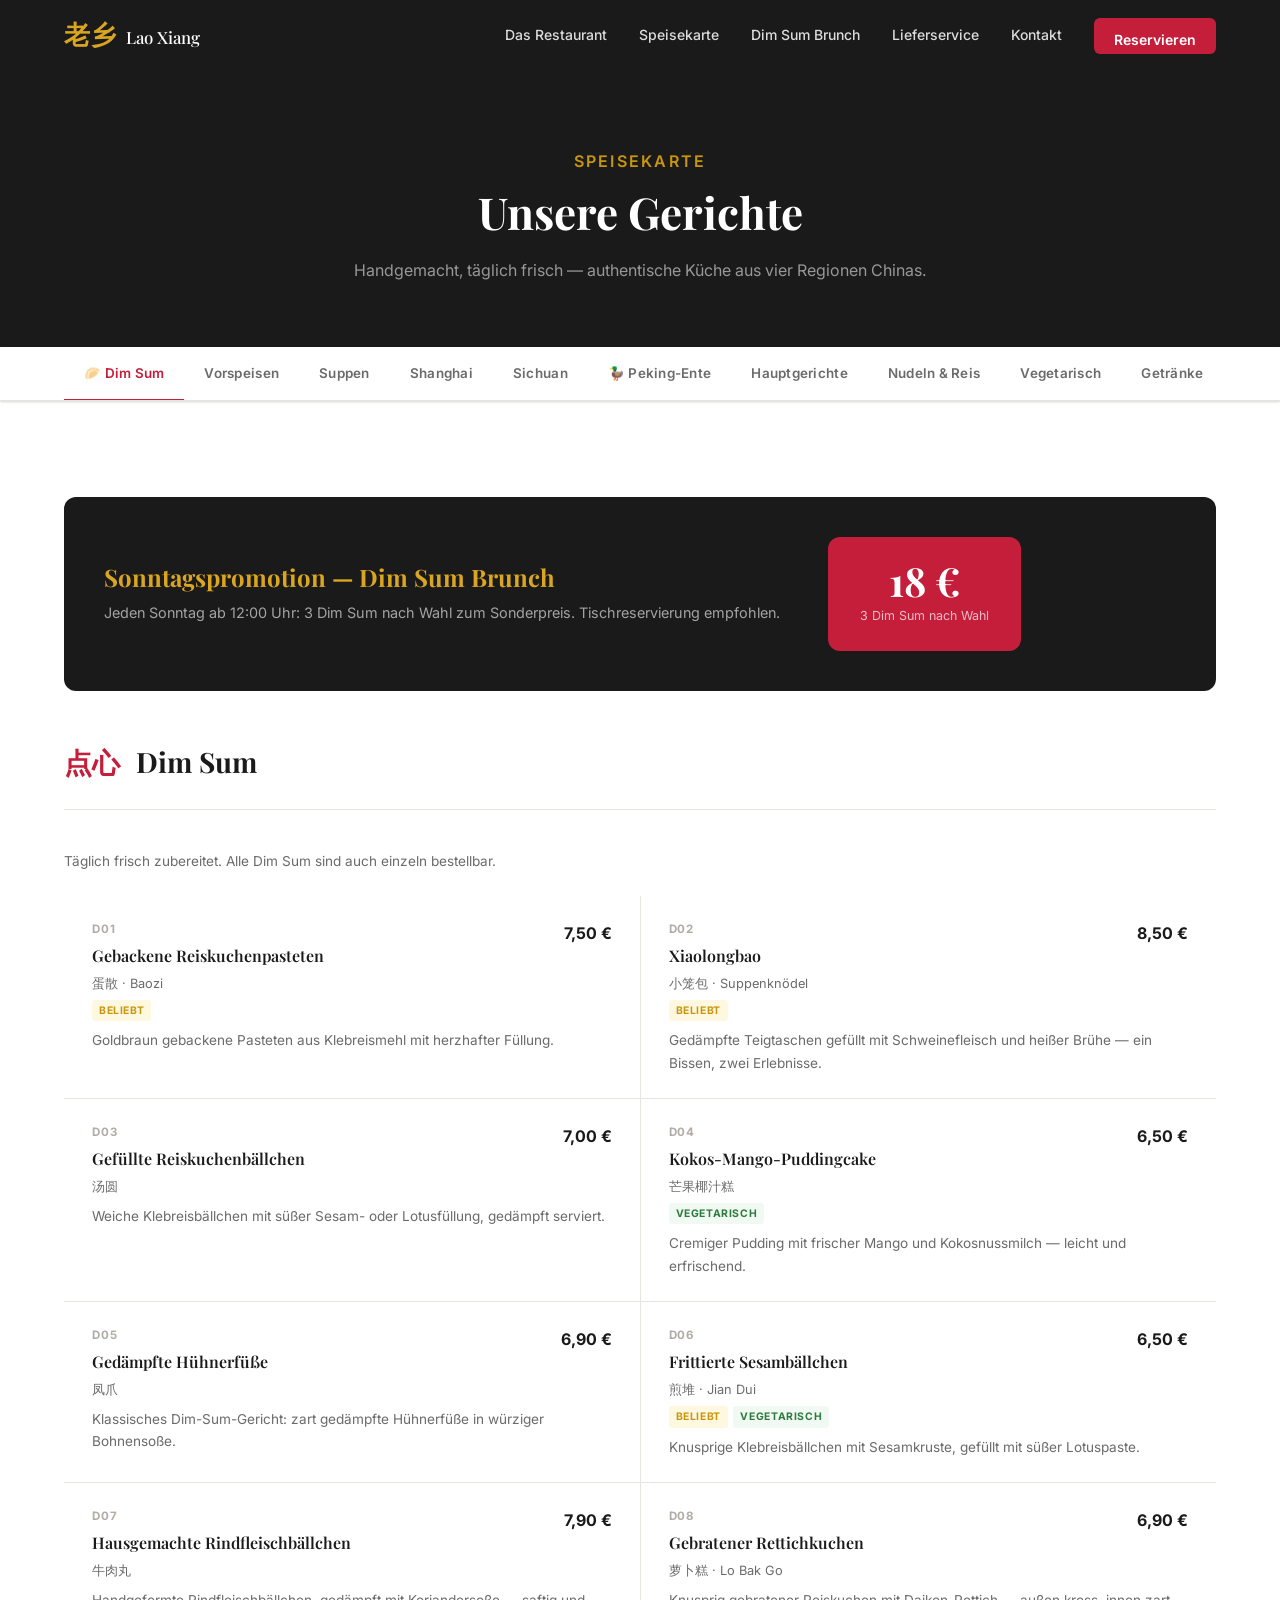
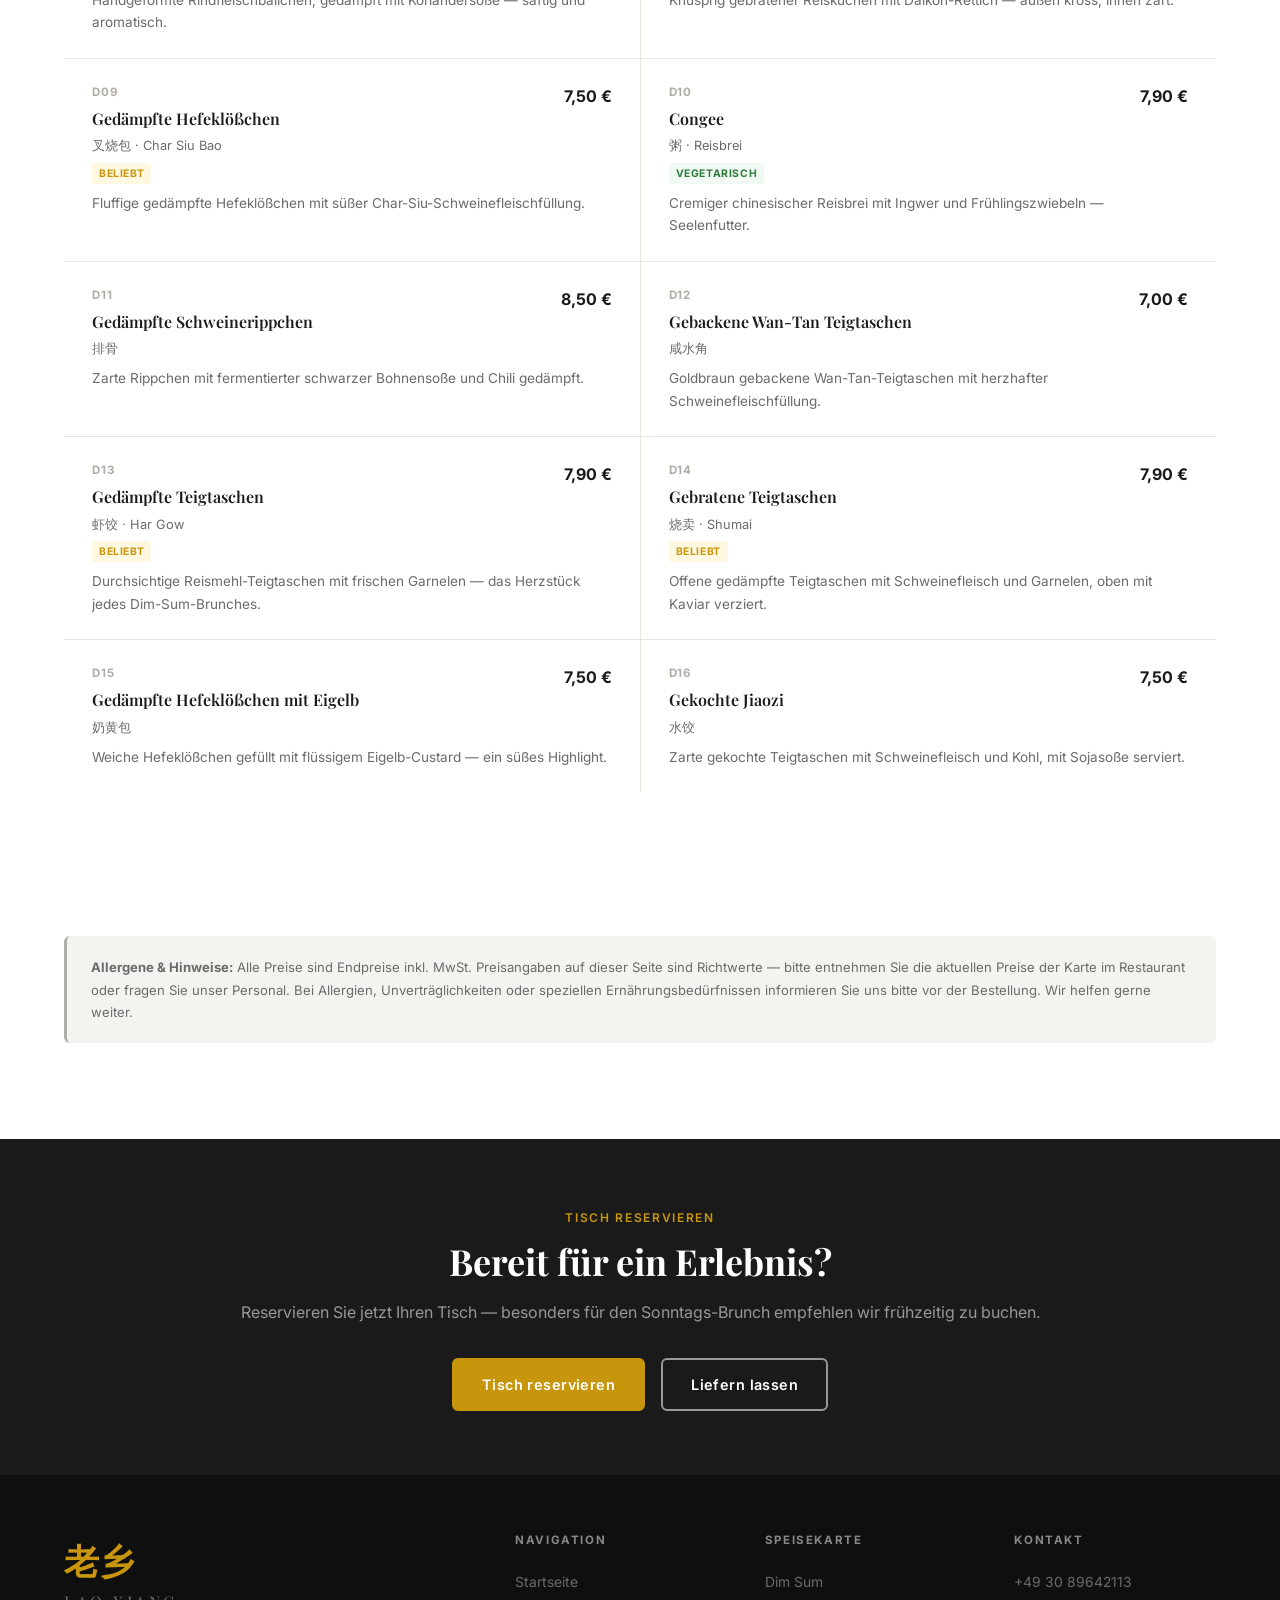
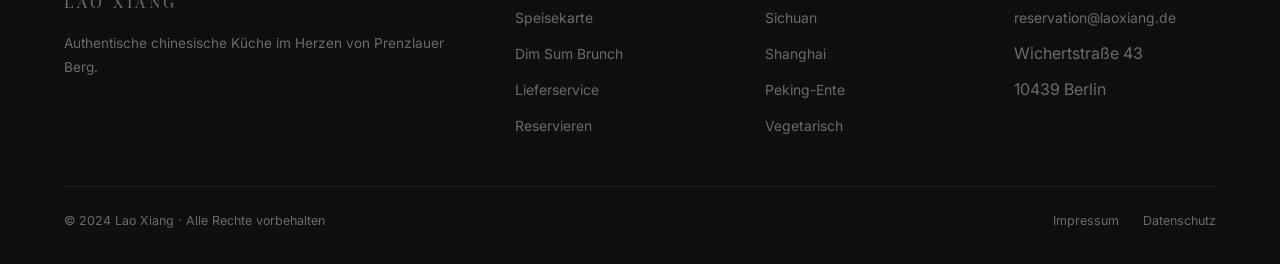
==== speisekarte.html @ 209eafaa "Add complete Lao Xiang restaurant website redesign Modern, responsive website with dark-hero aesthet" ====
<!DOCTYPE html>
<html lang="de">
<head>
  <meta charset="UTF-8">
  <meta name="viewport" content="width=device-width, initial-scale=1.0">
  <meta name="description" content="Lao Xiang Speisekarte — Dim Sum, Sichuan, Shanghai, Peking-Ente und mehr. Authentische chinesische Küche in Berlin Prenzlauer Berg.">
  <title>Speisekarte — Lao Xiang 老乡 · Berlin</title>
  <link rel="preconnect" href="https://fonts.googleapis.com">
  <link rel="preconnect" href="https://fonts.gstatic.com" crossorigin>
  <link href="https://fonts.googleapis.com/css2?family=Playfair+Display:ital,wght@0,400;0,500;0,700;1,400&family=Inter:wght@300;400;500;600;700&display=swap" rel="stylesheet">
  <link rel="stylesheet" href="css/style.css">
</head>
<body>

  <!-- NAVIGATION -->
  <nav class="nav scrolled">
    <div class="nav-wrap">
      <a href="index.html" class="nav-logo">
        <span class="logo-cn">老乡</span>
        <span class="logo-en">Lao Xiang</span>
      </a>
      <div class="nav-links">
        <a href="index.html#about">Das Restaurant</a>
        <a href="speisekarte.html">Speisekarte</a>
        <a href="index.html#dimsum">Dim Sum Brunch</a>
        <a href="index.html#bestellen">Lieferservice</a>
        <a href="index.html#kontakt">Kontakt</a>
        <a href="index.html#reservierung" class="nav-cta">Reservieren</a>
      </div>
      <button class="nav-burger" aria-label="Menü">
        <span></span><span></span><span></span>
      </button>
    </div>
  </nav>

  <!-- MENU HERO -->
  <div class="menu-hero">
    <div class="container">
      <p class="tag">Speisekarte</p>
      <h1 class="section-title">Unsere Gerichte</h1>
      <p>Handgemacht, täglich frisch &mdash; authentische Küche aus vier Regionen Chinas.</p>
    </div>
  </div>

  <!-- TABS -->
  <div class="menu-tabs-wrap">
    <div class="menu-tabs">
      <button class="tab-btn active" data-tab="dimsum">🥟 Dim Sum</button>
      <button class="tab-btn" data-tab="vorspeisen">Vorspeisen</button>
      <button class="tab-btn" data-tab="suppen">Suppen</button>
      <button class="tab-btn" data-tab="shanghai">Shanghai</button>
      <button class="tab-btn" data-tab="sichuan">Sichuan</button>
      <button class="tab-btn" data-tab="peking">🦆 Peking-Ente</button>
      <button class="tab-btn" data-tab="hauptgerichte">Hauptgerichte</button>
      <button class="tab-btn" data-tab="nudeln">Nudeln &amp; Reis</button>
      <button class="tab-btn" data-tab="vegetarisch">Vegetarisch</button>
      <button class="tab-btn" data-tab="getraenke">Getränke</button>
    </div>
  </div>

  <!-- ==================== DIM SUM ==================== -->
  <div class="menu-panel active" data-panel="dimsum">
    <div class="menu-section">
      <div class="container">

        <div class="brunch-block">
          <div>
            <h3>Sonntagspromotion &mdash; Dim Sum Brunch</h3>
            <p>Jeden Sonntag ab 12:00 Uhr: 3 Dim Sum nach Wahl zum Sonderpreis. Tischreservierung empfohlen.</p>
          </div>
          <div class="brunch-price">
            <div class="brunch-price-num">18 €</div>
            <div class="brunch-price-label">3 Dim Sum nach Wahl</div>
          </div>
        </div>

        <div class="menu-section-header">
          <span class="menu-section-cn">点心</span>
          <span class="menu-section-de">Dim Sum</span>
        </div>
        <p class="menu-section-note">Täglich frisch zubereitet. Alle Dim Sum sind auch einzeln bestellbar.</p>
        <div class="dish-grid" style="margin-top: 1.5rem;">

          <div class="dish-card">
            <div class="dish-top">
              <div>
                <div class="dish-num">D01</div>
                <div class="dish-name">Gebackene Reiskuchenpasteten</div>
                <div class="dish-cn">蛋散 &middot; Baozi</div>
                <div class="dish-badges"><span class="badge badge-pop">Beliebt</span></div>
              </div>
              <div class="dish-price">7,50 €</div>
            </div>
            <p class="dish-desc">Goldbraun gebackene Pasteten aus Klebreismehl mit herzhafter Füllung.</p>
          </div>

          <div class="dish-card">
            <div class="dish-top">
              <div>
                <div class="dish-num">D02</div>
                <div class="dish-name">Xiaolongbao</div>
                <div class="dish-cn">小笼包 &middot; Suppenknödel</div>
                <div class="dish-badges"><span class="badge badge-pop">Beliebt</span></div>
              </div>
              <div class="dish-price">8,50 €</div>
            </div>
            <p class="dish-desc">Gedämpfte Teigtaschen gefüllt mit Schweinefleisch und heißer Brühe — ein Bissen, zwei Erlebnisse.</p>
          </div>

          <div class="dish-card">
            <div class="dish-top">
              <div>
                <div class="dish-num">D03</div>
                <div class="dish-name">Gefüllte Reiskuchenbällchen</div>
                <div class="dish-cn">汤圆</div>
              </div>
              <div class="dish-price">7,00 €</div>
            </div>
            <p class="dish-desc">Weiche Klebreisbällchen mit süßer Sesam- oder Lotusfüllung, gedämpft serviert.</p>
          </div>

          <div class="dish-card">
            <div class="dish-top">
              <div>
                <div class="dish-num">D04</div>
                <div class="dish-name">Kokos-Mango-Puddingcake</div>
                <div class="dish-cn">芒果椰汁糕</div>
                <div class="dish-badges"><span class="badge badge-veg">Vegetarisch</span></div>
              </div>
              <div class="dish-price">6,50 €</div>
            </div>
            <p class="dish-desc">Cremiger Pudding mit frischer Mango und Kokosnussmilch — leicht und erfrischend.</p>
          </div>

          <div class="dish-card">
            <div class="dish-top">
              <div>
                <div class="dish-num">D05</div>
                <div class="dish-name">Gedämpfte Hühnerfüße</div>
                <div class="dish-cn">凤爪</div>
              </div>
              <div class="dish-price">6,90 €</div>
            </div>
            <p class="dish-desc">Klassisches Dim-Sum-Gericht: zart gedämpfte Hühnerfüße in würziger Bohnensoße.</p>
          </div>

          <div class="dish-card">
            <div class="dish-top">
              <div>
                <div class="dish-num">D06</div>
                <div class="dish-name">Frittierte Sesambällchen</div>
                <div class="dish-cn">煎堆 &middot; Jian Dui</div>
                <div class="dish-badges"><span class="badge badge-pop">Beliebt</span><span class="badge badge-veg">Vegetarisch</span></div>
              </div>
              <div class="dish-price">6,50 €</div>
            </div>
            <p class="dish-desc">Knusprige Klebreisbällchen mit Sesamkruste, gefüllt mit süßer Lotuspaste.</p>
          </div>

          <div class="dish-card">
            <div class="dish-top">
              <div>
                <div class="dish-num">D07</div>
                <div class="dish-name">Hausgemachte Rindfleischbällchen</div>
                <div class="dish-cn">牛肉丸</div>
              </div>
              <div class="dish-price">7,90 €</div>
            </div>
            <p class="dish-desc">Handgeformte Rindfleischbällchen, gedämpft mit Koriandersoße — saftig und aromatisch.</p>
          </div>

          <div class="dish-card">
            <div class="dish-top">
              <div>
                <div class="dish-num">D08</div>
                <div class="dish-name">Gebratener Rettichkuchen</div>
                <div class="dish-cn">萝卜糕 &middot; Lo Bak Go</div>
              </div>
              <div class="dish-price">6,90 €</div>
            </div>
            <p class="dish-desc">Knusprig gebratener Reiskuchen mit Daikon-Rettich — außen kross, innen zart.</p>
          </div>

          <div class="dish-card">
            <div class="dish-top">
              <div>
                <div class="dish-num">D09</div>
                <div class="dish-name">Gedämpfte Hefeklößchen</div>
                <div class="dish-cn">叉烧包 &middot; Char Siu Bao</div>
                <div class="dish-badges"><span class="badge badge-pop">Beliebt</span></div>
              </div>
              <div class="dish-price">7,50 €</div>
            </div>
            <p class="dish-desc">Fluffige gedämpfte Hefeklößchen mit süßer Char-Siu-Schweinefleischfüllung.</p>
          </div>

          <div class="dish-card">
            <div class="dish-top">
              <div>
                <div class="dish-num">D10</div>
                <div class="dish-name">Congee</div>
                <div class="dish-cn">粥 &middot; Reisbrei</div>
                <div class="dish-badges"><span class="badge badge-veg">Vegetarisch</span></div>
              </div>
              <div class="dish-price">7,90 €</div>
            </div>
            <p class="dish-desc">Cremiger chinesischer Reisbrei mit Ingwer und Frühlingszwiebeln — Seelenfutter.</p>
          </div>

          <div class="dish-card">
            <div class="dish-top">
              <div>
                <div class="dish-num">D11</div>
                <div class="dish-name">Gedämpfte Schweinerippchen</div>
                <div class="dish-cn">排骨</div>
              </div>
              <div class="dish-price">8,50 €</div>
            </div>
            <p class="dish-desc">Zarte Rippchen mit fermentierter schwarzer Bohnensoße und Chili gedämpft.</p>
          </div>

          <div class="dish-card">
            <div class="dish-top">
              <div>
                <div class="dish-num">D12</div>
                <div class="dish-name">Gebackene Wan-Tan Teigtaschen</div>
                <div class="dish-cn">咸水角</div>
              </div>
              <div class="dish-price">7,00 €</div>
            </div>
            <p class="dish-desc">Goldbraun gebackene Wan-Tan-Teigtaschen mit herzhafter Schweinefleischfüllung.</p>
          </div>

          <div class="dish-card">
            <div class="dish-top">
              <div>
                <div class="dish-num">D13</div>
                <div class="dish-name">Gedämpfte Teigtaschen</div>
                <div class="dish-cn">虾饺 &middot; Har Gow</div>
                <div class="dish-badges"><span class="badge badge-pop">Beliebt</span></div>
              </div>
              <div class="dish-price">7,90 €</div>
            </div>
            <p class="dish-desc">Durchsichtige Reismehl-Teigtaschen mit frischen Garnelen — das Herzstück jedes Dim-Sum-Brunches.</p>
          </div>

          <div class="dish-card">
            <div class="dish-top">
              <div>
                <div class="dish-num">D14</div>
                <div class="dish-name">Gebratene Teigtaschen</div>
                <div class="dish-cn">烧卖 &middot; Shumai</div>
                <div class="dish-badges"><span class="badge badge-pop">Beliebt</span></div>
              </div>
              <div class="dish-price">7,90 €</div>
            </div>
            <p class="dish-desc">Offene gedämpfte Teigtaschen mit Schweinefleisch und Garnelen, oben mit Kaviar verziert.</p>
          </div>

          <div class="dish-card">
            <div class="dish-top">
              <div>
                <div class="dish-num">D15</div>
                <div class="dish-name">Gedämpfte Hefeklößchen mit Eigelb</div>
                <div class="dish-cn">奶黄包</div>
              </div>
              <div class="dish-price">7,50 €</div>
            </div>
            <p class="dish-desc">Weiche Hefeklößchen gefüllt mit flüssigem Eigelb-Custard — ein süßes Highlight.</p>
          </div>

          <div class="dish-card">
            <div class="dish-top">
              <div>
                <div class="dish-num">D16</div>
                <div class="dish-name">Gekochte Jiaozi</div>
                <div class="dish-cn">水饺</div>
              </div>
              <div class="dish-price">7,50 €</div>
            </div>
            <p class="dish-desc">Zarte gekochte Teigtaschen mit Schweinefleisch und Kohl, mit Sojasoße serviert.</p>
          </div>

        </div><!-- /dish-grid -->
      </div>
    </div>
  </div>

  <!-- ==================== VORSPEISEN ==================== -->
  <div class="menu-panel" data-panel="vorspeisen">
    <div class="menu-section">
      <div class="container">
        <div class="menu-section-header">
          <span class="menu-section-cn">前菜</span>
          <span class="menu-section-de">Vorspeisen</span>
        </div>
        <div class="dish-grid">

          <div class="dish-card">
            <div class="dish-top">
              <div>
                <div class="dish-num">V01</div>
                <div class="dish-name">Gurken in Knoblauchsoße</div>
                <div class="dish-cn">拍黄瓜</div>
                <div class="dish-badges"><span class="badge badge-veg">Vegetarisch</span><span class="badge badge-hot">Scharf</span></div>
              </div>
              <div class="dish-price">5,90 €</div>
            </div>
            <p class="dish-desc">Frische Gurken, leicht zerdrückt, mit Knoblauch, Chiliöl und Sesamsoße mariniert.</p>
          </div>

          <div class="dish-card">
            <div class="dish-top">
              <div>
                <div class="dish-num">V02</div>
                <div class="dish-name">Frühlingsrollen</div>
                <div class="dish-cn">春卷</div>
                <div class="dish-badges"><span class="badge badge-veg">Vegetarisch</span></div>
              </div>
              <div class="dish-price">5,90 €</div>
            </div>
            <p class="dish-desc">Knusprig frittierte Frühlingsrollen mit Gemüse und Glasnudelfüllung.</p>
          </div>

          <div class="dish-card">
            <div class="dish-top">
              <div>
                <div class="dish-num">V03</div>
                <div class="dish-name">Wan-Tan in Sichuan-Chiliöl</div>
                <div class="dish-cn">红油抄手</div>
                <div class="dish-badges"><span class="badge badge-pop">Beliebt</span><span class="badge badge-hot">Scharf</span></div>
              </div>
              <div class="dish-price">8,90 €</div>
            </div>
            <p class="dish-desc">Zarte Wan-Tan-Teigtaschen in würzig-scharfer Szechuan-Chiliölsoße mit Frühlingszwiebeln.</p>
          </div>

          <div class="dish-card">
            <div class="dish-top">
              <div>
                <div class="dish-num">V04</div>
                <div class="dish-name">Dünn geschnittenes Rindfleisch</div>
                <div class="dish-cn">夫妻肺片</div>
              </div>
              <div class="dish-price">9,90 €</div>
            </div>
            <p class="dish-desc">Gekochtes Rindfleisch und Innereien in aromatischer Sichuan-Soße, kalt serviert.</p>
          </div>

          <div class="dish-card">
            <div class="dish-top">
              <div>
                <div class="dish-num">V05</div>
                <div class="dish-name">Sesamgurken</div>
                <div class="dish-cn">麻酱黄瓜</div>
                <div class="dish-badges"><span class="badge badge-veg">Vegetarisch</span></div>
              </div>
              <div class="dish-price">4,90 €</div>
            </div>
            <p class="dish-desc">Frische Gurkenstäbchen mit Sesamsoße und geröstetem Sesam — leicht und knackig.</p>
          </div>

          <div class="dish-card">
            <div class="dish-top">
              <div>
                <div class="dish-num">V06</div>
                <div class="dish-name">Gekochte Erdnüsse</div>
                <div class="dish-cn">花生米</div>
                <div class="dish-badges"><span class="badge badge-veg">Vegetarisch</span></div>
              </div>
              <div class="dish-price">3,90 €</div>
            </div>
            <p class="dish-desc">Gewürzte gekochte Erdnüsse — der perfekte Begleiter zum Bier oder Tee.</p>
          </div>

        </div>
      </div>
    </div>
  </div>

  <!-- ==================== SUPPEN ==================== -->
  <div class="menu-panel" data-panel="suppen">
    <div class="menu-section">
      <div class="container">
        <div class="menu-section-header">
          <span class="menu-section-cn">汤</span>
          <span class="menu-section-de">Suppen</span>
        </div>
        <div class="dish-grid">

          <div class="dish-card">
            <div class="dish-top">
              <div>
                <div class="dish-num">Su01</div>
                <div class="dish-name">Scharfe saure Suppe</div>
                <div class="dish-cn">酸辣汤</div>
                <div class="dish-badges"><span class="badge badge-pop">Beliebt</span><span class="badge badge-hot">Scharf</span></div>
              </div>
              <div class="dish-price">7,90 €</div>
            </div>
            <p class="dish-desc">Kräftige Brühe mit Tofu, Pilzen, Bambus, Ei und Essig — scharf, sauer, wärmend.</p>
          </div>

          <div class="dish-card">
            <div class="dish-top">
              <div>
                <div class="dish-num">Su02</div>
                <div class="dish-name">Hühnerbrühe mit Einlage</div>
                <div class="dish-cn">鸡汤</div>
              </div>
              <div class="dish-price">6,90 €</div>
            </div>
            <p class="dish-desc">Klare Hühnerbrühe mit Gemüse und Wan-Tan-Einlage — klar, tief und beruhigend.</p>
          </div>

          <div class="dish-card">
            <div class="dish-top">
              <div>
                <div class="dish-num">Su03</div>
                <div class="dish-name">Tomaten-Ei-Suppe</div>
                <div class="dish-cn">番茄蛋汤</div>
                <div class="dish-badges"><span class="badge badge-veg">Vegetarisch</span></div>
              </div>
              <div class="dish-price">6,50 €</div>
            </div>
            <p class="dish-desc">Leichte Suppe mit Tomaten und Ei — ein chinesischer Klassiker für Jung und Alt.</p>
          </div>

        </div>
      </div>
    </div>
  </div>

  <!-- ==================== SHANGHAI ==================== -->
  <div class="menu-panel" data-panel="shanghai">
    <div class="menu-section">
      <div class="container">
        <div class="menu-section-header">
          <span class="menu-section-cn">上海菜</span>
          <span class="menu-section-de">Shanghai Spezialitäten</span>
        </div>
        <p class="menu-section-note">Die Küche Shanghais ist bekannt für ihre süß-würzige Balance und tiefe Aromen aus langer Schmortradition.</p>
        <div class="dish-grid" style="margin-top: 1.5rem;">

          <div class="dish-card">
            <div class="dish-top">
              <div>
                <div class="dish-num">Sh01</div>
                <div class="dish-name">Süß-saure Rippchen</div>
                <div class="dish-cn">糖醋排骨</div>
                <div class="dish-badges"><span class="badge badge-pop">Beliebt</span></div>
              </div>
              <div class="dish-price">15,90 €</div>
            </div>
            <p class="dish-desc">Zarte Rippchen in klassischer Shanghaier Soße — süß, sauer, karamellisiert. Ein Dauerfavorit.</p>
          </div>

          <div class="dish-card">
            <div class="dish-top">
              <div>
                <div class="dish-num">Sh02</div>
                <div class="dish-name">Gebratener Aal</div>
                <div class="dish-cn">红烧鳗鱼</div>
              </div>
              <div class="dish-price">18,90 €</div>
            </div>
            <p class="dish-desc">Geschmorter Flussaal in dunkler Sojasoße mit Ingwer und Frühlingszwiebeln — Shanghaier Signature-Dish.</p>
          </div>

          <div class="dish-card">
            <div class="dish-top">
              <div>
                <div class="dish-num">Sh03</div>
                <div class="dish-name">Roter geschmorter Schweinebauch</div>
                <div class="dish-cn">红烧肉 &middot; Hong Shao Rou</div>
                <div class="dish-badges"><span class="badge badge-pop">Beliebt</span></div>
              </div>
              <div class="dish-price">14,90 €</div>
            </div>
            <p class="dish-desc">Stunden geschmorter Schweinebauch in Sojasoße, Shaoxing-Wein und Zucker — zart wie Butter.</p>
          </div>

          <div class="dish-card">
            <div class="dish-top">
              <div>
                <div class="dish-num">Sh04</div>
                <div class="dish-name">Gebratener Tofu in Sojasoße</div>
                <div class="dish-cn">红烧豆腐</div>
                <div class="dish-badges"><span class="badge badge-veg">Vegetarisch</span></div>
              </div>
              <div class="dish-price">12,90 €</div>
            </div>
            <p class="dish-desc">Knuspriger gebratener Tofu in würziger Shanghaier Sojasoße mit Ingwer und Frühlingszwiebeln.</p>
          </div>

        </div>
      </div>
    </div>
  </div>

  <!-- ==================== SICHUAN ==================== -->
  <div class="menu-panel" data-panel="sichuan">
    <div class="menu-section">
      <div class="container">
        <div class="menu-section-header">
          <span class="menu-section-cn">四川菜</span>
          <span class="menu-section-de">Sichuan Spezialitäten</span>
        </div>
        <p class="menu-section-note">Die Sichuan-Küche ist für ihr charakteristisches Taubheitsgefühl bekannt — das „Ma La" (numb and spicy) des Szechuanpfeffers und Chilis.</p>
        <div class="dish-grid" style="margin-top: 1.5rem;">

          <div class="dish-card">
            <div class="dish-top">
              <div>
                <div class="dish-num">Si01</div>
                <div class="dish-name">Scharf gekochter Fisch</div>
                <div class="dish-cn">水煮鱼 &middot; Shui Zhu Yu</div>
                <div class="dish-badges"><span class="badge badge-pop">Beliebt</span><span class="badge badge-hot">Sehr scharf</span></div>
              </div>
              <div class="dish-price">18,90 €</div>
            </div>
            <p class="dish-desc">Zarte Fischfilets in einer tiefen, scharf-aromatischen Sichuan-Brühe mit Chilis und Szechuanpfeffer.</p>
          </div>

          <div class="dish-card">
            <div class="dish-top">
              <div>
                <div class="dish-num">Si02</div>
                <div class="dish-name">Gebratener Fischfilet</div>
                <div class="dish-cn">干煸鱼片</div>
                <div class="dish-badges"><span class="badge badge-hot">Scharf</span></div>
              </div>
              <div class="dish-price">17,90 €</div>
            </div>
            <p class="dish-desc">Knusprig gebratenes Fischfilet mit Sichuan-Gewürzen, Chili und Frühlingszwiebeln.</p>
          </div>

          <div class="dish-card">
            <div class="dish-top">
              <div>
                <div class="dish-num">Si03</div>
                <div class="dish-name">Mapo Tofu</div>
                <div class="dish-cn">麻婆豆腐</div>
                <div class="dish-badges"><span class="badge badge-pop">Beliebt</span><span class="badge badge-hot">Scharf</span></div>
              </div>
              <div class="dish-price">12,90 €</div>
            </div>
            <p class="dish-desc">Weiches Tofu in kräftiger Chili-Bohnensoße mit Hackfleisch — scharf, taub, tief und befriedigend.</p>
          </div>

          <div class="dish-card">
            <div class="dish-top">
              <div>
                <div class="dish-num">Si04</div>
                <div class="dish-name">Kung Pao Hühnchen</div>
                <div class="dish-cn">宫保鸡丁</div>
                <div class="dish-badges"><span class="badge badge-hot">Scharf</span></div>
              </div>
              <div class="dish-price">14,90 €</div>
            </div>
            <p class="dish-desc">Würfel-Hühnchen mit gerösteten Erdnüssen, getrockneten Chilischoten und Szechuanpfeffer.</p>
          </div>

          <div class="dish-card">
            <div class="dish-top">
              <div>
                <div class="dish-num">Si05</div>
                <div class="dish-name">Wan-Tan in rotem Chiliöl</div>
                <div class="dish-cn">红油抄手</div>
                <div class="dish-badges"><span class="badge badge-hot">Scharf</span></div>
              </div>
              <div class="dish-price">9,90 €</div>
            </div>
            <p class="dish-desc">Zarte Wan-Tan in Sichuan-Chiliöl mit Sesam, Frühlingszwiebeln und dunkler Sojasoße.</p>
          </div>

          <div class="dish-card">
            <div class="dish-top">
              <div>
                <div class="dish-num">Si06</div>
                <div class="dish-name">Scharf gebratenes Rindfleisch</div>
                <div class="dish-cn">干煸牛肉</div>
                <div class="dish-badges"><span class="badge badge-hot">Scharf</span></div>
              </div>
              <div class="dish-price">16,90 €</div>
            </div>
            <p class="dish-desc">Kross gebratenes Rindfleisch mit Sellerie, Szechuanpfeffer und getrockneten Chilis.</p>
          </div>

        </div>
      </div>
    </div>
  </div>

  <!-- ==================== PEKING-ENTE ==================== -->
  <div class="menu-panel" data-panel="peking">
    <div class="menu-section">
      <div class="container">
        <div class="menu-section-header">
          <span class="menu-section-cn">北京烤鸭</span>
          <span class="menu-section-de">Peking-Ente</span>
        </div>
        <p class="menu-section-note">Bitte vorbestellen — idealerweise beim Reservieren angeben. Ganzheitliches Erlebnis: knusprige Haut, zartes Fleisch, Pfannkuchen, Lauch, Gurke, Hoisin-Sauce.</p>
        <div class="dish-grid" style="margin-top: 1.5rem;">

          <div class="dish-card">
            <div class="dish-top">
              <div>
                <div class="dish-num">P01</div>
                <div class="dish-name">Halbe Peking-Ente</div>
                <div class="dish-cn">半只北京烤鸭</div>
                <div class="dish-badges"><span class="badge badge-pop">Beliebt</span></div>
              </div>
              <div class="dish-price">29,00 €</div>
            </div>
            <p class="dish-desc">Für 2–3 Personen. Mit Pfannkuchen, Lauch, Gurkenstäbchen und Hoisin-Sauce. Knusprige Haut wird separat serviert.</p>
          </div>

          <div class="dish-card">
            <div class="dish-top">
              <div>
                <div class="dish-num">P02</div>
                <div class="dish-name">Ganze Peking-Ente</div>
                <div class="dish-cn">整只北京烤鸭</div>
              </div>
              <div class="dish-price">52,00 €</div>
            </div>
            <p class="dish-desc">Für 4–6 Personen. Der ideale Abend für die ganze Gruppe. Bitte 24 Stunden im Voraus vorbestellen.</p>
          </div>

        </div>

        <div class="ds-note" style="margin-top: 2rem;">
          Für Vorbestellungen der Peking-Ente rufen Sie uns bitte an unter <strong><a href="tel:+493089642113">+49 30 89642113</a></strong> oder schreiben Sie uns eine E-Mail.
        </div>

      </div>
    </div>
  </div>

  <!-- ==================== HAUPTGERICHTE ==================== -->
  <div class="menu-panel" data-panel="hauptgerichte">
    <div class="menu-section">
      <div class="container">
        <div class="menu-section-header">
          <span class="menu-section-cn">主菜</span>
          <span class="menu-section-de">Hauptgerichte</span>
        </div>
        <div class="dish-grid">

          <div class="dish-card">
            <div class="dish-top">
              <div>
                <div class="dish-num">H01</div>
                <div class="dish-name">Hühnchen mit Cashewkernen</div>
                <div class="dish-cn">腰果鸡丁</div>
              </div>
              <div class="dish-price">13,90 €</div>
            </div>
            <p class="dish-desc">Gebratenes Hühnchenfleisch mit Cashewkernen, Paprika und Frühlingszwiebeln in Austernsoße.</p>
          </div>

          <div class="dish-card">
            <div class="dish-top">
              <div>
                <div class="dish-num">H02</div>
                <div class="dish-name">Rindfleisch mit Brokkoli</div>
                <div class="dish-cn">西兰花牛肉</div>
              </div>
              <div class="dish-price">15,90 €</div>
            </div>
            <p class="dish-desc">Zartes Rindfleisch mit knackigem Brokkoli in dunkler Austernsoße — klassisch und befriedigend.</p>
          </div>

          <div class="dish-card">
            <div class="dish-top">
              <div>
                <div class="dish-num">H03</div>
                <div class="dish-name">Garnelen mit Gemüse</div>
                <div class="dish-cn">炒虾仁</div>
              </div>
              <div class="dish-price">16,90 €</div>
            </div>
            <p class="dish-desc">Knackige Garnelen mit saisonalem Gemüse in leichter Sojasoße — frisch und aromatisch.</p>
          </div>

          <div class="dish-card">
            <div class="dish-top">
              <div>
                <div class="dish-num">H04</div>
                <div class="dish-name">Gebratenes Schweinefleisch</div>
                <div class="dish-cn">糖醋猪肉</div>
              </div>
              <div class="dish-price">13,90 €</div>
            </div>
            <p class="dish-desc">Knuspriges Schweinefleisch in Süßsauersoße mit Paprika und Ananas.</p>
          </div>

          <div class="dish-card">
            <div class="dish-top">
              <div>
                <div class="dish-num">H05</div>
                <div class="dish-name">Gebratene Ente mit Ingwer</div>
                <div class="dish-cn">姜葱炒鸭</div>
              </div>
              <div class="dish-price">16,90 €</div>
            </div>
            <p class="dish-desc">Saftige Entenstücke mit frischem Ingwer und Frühlingszwiebeln in Austernsoße gebraten.</p>
          </div>

          <div class="dish-card">
            <div class="dish-top">
              <div>
                <div class="dish-num">H06</div>
                <div class="dish-name">Gebratener Fisch</div>
                <div class="dish-cn">清蒸鱼</div>
                <div class="dish-badges"><span class="badge badge-pop">Beliebt</span></div>
              </div>
              <div class="dish-price">17,90 €</div>
            </div>
            <p class="dish-desc">Ganzer Fisch gedämpft mit Ingwer, Lauch und Sojasoße — traditionell und elegant.</p>
          </div>

        </div>
      </div>
    </div>
  </div>

  <!-- ==================== NUDELN & REIS ==================== -->
  <div class="menu-panel" data-panel="nudeln">
    <div class="menu-section">
      <div class="container">
        <div class="menu-section-header">
          <span class="menu-section-cn">面食</span>
          <span class="menu-section-de">Nudeln &amp; Reis</span>
        </div>
        <div class="dish-grid">

          <div class="dish-card">
            <div class="dish-top">
              <div>
                <div class="dish-num">N01</div>
                <div class="dish-name">Gebratener Reis mit Ei</div>
                <div class="dish-cn">蛋炒饭</div>
                <div class="dish-badges"><span class="badge badge-veg">Vegetarisch</span></div>
              </div>
              <div class="dish-price">9,90 €</div>
            </div>
            <p class="dish-desc">Wokgebratener Reis mit Ei, Frühlingszwiebeln und Sojasoße — der klassische Begleiter.</p>
          </div>

          <div class="dish-card">
            <div class="dish-top">
              <div>
                <div class="dish-num">N02</div>
                <div class="dish-name">Gebratener Reis mit Hühnchen</div>
                <div class="dish-cn">鸡肉炒饭</div>
              </div>
              <div class="dish-price">11,90 €</div>
            </div>
            <p class="dish-desc">Wokgebratener Reis mit zartem Hühnchen, Gemüse und Sojasoße.</p>
          </div>

          <div class="dish-card">
            <div class="dish-top">
              <div>
                <div class="dish-num">N03</div>
                <div class="dish-name">Dan Dan Nudeln</div>
                <div class="dish-cn">担担面</div>
                <div class="dish-badges"><span class="badge badge-pop">Beliebt</span><span class="badge badge-hot">Scharf</span></div>
              </div>
              <div class="dish-price">11,90 €</div>
            </div>
            <p class="dish-desc">Chinesische Weizennudeln in cremiger Sesamsoße mit Chiliöl, Hackfleisch und Frühlingszwiebeln.</p>
          </div>

          <div class="dish-card">
            <div class="dish-top">
              <div>
                <div class="dish-num">N04</div>
                <div class="dish-name">Gebratene Nudeln mit Gemüse</div>
                <div class="dish-cn">素炒面</div>
                <div class="dish-badges"><span class="badge badge-veg">Vegetarisch</span></div>
              </div>
              <div class="dish-price">10,90 €</div>
            </div>
            <p class="dish-desc">Wokgebratene Nudeln mit saisonalem Gemüse, Sojasoße und Sesamöl.</p>
          </div>

          <div class="dish-card">
            <div class="dish-top">
              <div>
                <div class="dish-num">N05</div>
                <div class="dish-name">Gedämpfter Reis</div>
                <div class="dish-cn">米饭</div>
                <div class="dish-badges"><span class="badge badge-veg">Vegetarisch</span></div>
              </div>
              <div class="dish-price">2,50 €</div>
            </div>
            <p class="dish-desc">Locker gedämpfter Jasminreis als Beilage zu allen Hauptgerichten.</p>
          </div>

          <div class="dish-card">
            <div class="dish-top">
              <div>
                <div class="dish-num">N06</div>
                <div class="dish-name">Gebratene Nudeln mit Rindfleisch</div>
                <div class="dish-cn">牛肉炒面</div>
              </div>
              <div class="dish-price">13,90 €</div>
            </div>
            <p class="dish-desc">Wokgebratene Nudeln mit zartem Rindfleisch, Paprika und Sojasoße.</p>
          </div>

        </div>
      </div>
    </div>
  </div>

  <!-- ==================== VEGETARISCH ==================== -->
  <div class="menu-panel" data-panel="vegetarisch">
    <div class="menu-section">
      <div class="container">
        <div class="menu-section-header">
          <span class="menu-section-cn">素食</span>
          <span class="menu-section-de">Vegetarisch</span>
        </div>
        <p class="menu-section-note">Alle Gerichte in dieser Kategorie sind vegetarisch. Für vegane Optionen fragen Sie gerne unser Personal.</p>
        <div class="dish-grid" style="margin-top: 1.5rem;">

          <div class="dish-card">
            <div class="dish-top">
              <div>
                <div class="dish-num">Ve01</div>
                <div class="dish-name">Gebratenes Saisongemüse</div>
                <div class="dish-cn">时蔬</div>
                <div class="dish-badges"><span class="badge badge-veg">Vegetarisch</span></div>
              </div>
              <div class="dish-price">10,90 €</div>
            </div>
            <p class="dish-desc">Frisches saisonales Gemüse im Wok gebraten mit Knoblauch und Austernsoße.</p>
          </div>

          <div class="dish-card">
            <div class="dish-top">
              <div>
                <div class="dish-num">Ve02</div>
                <div class="dish-name">Mapo Tofu (vegetarisch)</div>
                <div class="dish-cn">麻婆豆腐素</div>
                <div class="dish-badges"><span class="badge badge-veg">Vegetarisch</span><span class="badge badge-hot">Scharf</span></div>
              </div>
              <div class="dish-price">11,90 €</div>
            </div>
            <p class="dish-desc">Weiches Tofu in Sichuan-Chili-Bohnensoße ohne Fleisch — genauso intensiv und befriedigend.</p>
          </div>

          <div class="dish-card">
            <div class="dish-top">
              <div>
                <div class="dish-num">Ve03</div>
                <div class="dish-name">Gedämpfter Tofu mit Pilzen</div>
                <div class="dish-cn">蒸豆腐</div>
                <div class="dish-badges"><span class="badge badge-veg">Vegetarisch</span></div>
              </div>
              <div class="dish-price">11,90 €</div>
            </div>
            <p class="dish-desc">Zarter gedämpfter Tofu mit Shiitake-Pilzen in leichter Sojasoße und Sesamöl.</p>
          </div>

          <div class="dish-card">
            <div class="dish-top">
              <div>
                <div class="dish-num">Ve04</div>
                <div class="dish-name">Gebratene Aubergine</div>
                <div class="dish-cn">鱼香茄子</div>
                <div class="dish-badges"><span class="badge badge-veg">Vegetarisch</span><span class="badge badge-pop">Beliebt</span></div>
              </div>
              <div class="dish-price">12,90 €</div>
            </div>
            <p class="dish-desc">Zarte Auberginen in würziger „Fischduft"-Soße (Yuxiang) mit Knoblauch, Ingwer und Chili.</p>
          </div>

        </div>
      </div>
    </div>
  </div>

  <!-- ==================== GETRÄNKE ==================== -->
  <div class="menu-panel" data-panel="getraenke">
    <div class="menu-section">
      <div class="container">
        <div class="menu-section-header">
          <span class="menu-section-cn">饮料</span>
          <span class="menu-section-de">Getränke</span>
        </div>
        <div class="dish-grid">

          <div class="dish-card">
            <div class="dish-top">
              <div>
                <div class="dish-num">G01</div>
                <div class="dish-name">Chinesischer Tee (Kanne)</div>
                <div class="dish-cn">中国茶</div>
                <div class="dish-badges"><span class="badge badge-veg">Vegetarisch</span></div>
              </div>
              <div class="dish-price">3,90 €</div>
            </div>
            <p class="dish-desc">Zur Wahl: Jasmin, Grün, Oolong, Pu-Erh oder Chrysantheme.</p>
          </div>

          <div class="dish-card">
            <div class="dish-top">
              <div>
                <div class="dish-num">G02</div>
                <div class="dish-name">Tsingtao Bier (0,33 l)</div>
                <div class="dish-cn">青岛啤酒</div>
              </div>
              <div class="dish-price">3,90 €</div>
            </div>
            <p class="dish-desc">Das beliebteste chinesische Bier — leicht, frisch und der perfekte Begleiter zum Essen.</p>
          </div>

          <div class="dish-card">
            <div class="dish-top">
              <div>
                <div class="dish-num">G03</div>
                <div class="dish-name">Chinesischer Pflaumenwein</div>
                <div class="dish-cn">梅子酒</div>
              </div>
              <div class="dish-price">5,90 €</div>
            </div>
            <p class="dish-desc">Süßlicher, fruchtiger Pflaumenwein — gekühlt serviert als Aperitif oder zum Dessert.</p>
          </div>

          <div class="dish-card">
            <div class="dish-top">
              <div>
                <div class="dish-num">G04</div>
                <div class="dish-name">Softdrinks</div>
                <div class="dish-cn">汽水</div>
              </div>
              <div class="dish-price">2,90 €</div>
            </div>
            <p class="dish-desc">Cola, Fanta, Sprite oder Wasser (still/sprudelnd).</p>
          </div>

          <div class="dish-card">
            <div class="dish-top">
              <div>
                <div class="dish-num">G05</div>
                <div class="dish-name">Mineralwasser (0,5 l)</div>
                <div class="dish-cn">矿泉水</div>
              </div>
              <div class="dish-price">2,50 €</div>
            </div>
            <p class="dish-desc">Still oder sprudelnd.</p>
          </div>

          <div class="dish-card">
            <div class="dish-top">
              <div>
                <div class="dish-num">G06</div>
                <div class="dish-name">Lychee-Saft</div>
                <div class="dish-cn">荔枝汁</div>
              </div>
              <div class="dish-price">3,50 €</div>
            </div>
            <p class="dish-desc">Süßer, aromatischer Lychee-Fruchtsaft — eine chinesische Lieblingsbegleitung.</p>
          </div>

        </div>
      </div>
    </div>
  </div>

  <!-- Allergen note -->
  <div class="container" style="padding-bottom: var(--pad);">
    <div class="allergen-note">
      <strong>Allergene &amp; Hinweise:</strong> Alle Preise sind Endpreise inkl. MwSt. Preisangaben auf dieser Seite sind Richtwerte &mdash; bitte entnehmen Sie die aktuellen Preise der Karte im Restaurant oder fragen Sie unser Personal. Bei Allergien, Unverträglichkeiten oder speziellen Ernährungsbedürfnissen informieren Sie uns bitte vor der Bestellung. Wir helfen gerne weiter.
    </div>
  </div>

  <!-- CTA -->
  <section style="background: var(--charcoal); padding: 64px 0; text-align: center;">
    <div class="container">
      <p class="tag" style="color: var(--gold);">Tisch reservieren</p>
      <h2 style="font-family: var(--font-d); font-size: clamp(1.6rem, 3vw, 2.25rem); color: #fff; margin-bottom: 1rem;">Bereit für ein Erlebnis?</h2>
      <p style="color: rgba(255,255,255,.55); margin-bottom: 2rem;">Reservieren Sie jetzt Ihren Tisch &mdash; besonders für den Sonntags-Brunch empfehlen wir frühzeitig zu buchen.</p>
      <div style="display: flex; gap: 1rem; justify-content: center; flex-wrap: wrap;">
        <a href="index.html#reservierung" class="btn btn-gold">Tisch reservieren</a>
        <a href="index.html#bestellen" class="btn btn-ghost">Liefern lassen</a>
      </div>
    </div>
  </section>

  <!-- FOOTER -->
  <footer class="footer">
    <div class="container">
      <div class="footer-grid">
        <div>
          <div class="ft-brand-cn">老乡</div>
          <div class="ft-brand-en">Lao Xiang</div>
          <p class="ft-tagline">Authentische chinesische Küche im Herzen von Prenzlauer Berg.</p>
        </div>
        <div class="footer-col">
          <h5>Navigation</h5>
          <ul class="ft-links">
            <li><a href="index.html">Startseite</a></li>
            <li><a href="speisekarte.html">Speisekarte</a></li>
            <li><a href="index.html#dimsum">Dim Sum Brunch</a></li>
            <li><a href="index.html#bestellen">Lieferservice</a></li>
            <li><a href="index.html#reservierung">Reservieren</a></li>
          </ul>
        </div>
        <div class="footer-col">
          <h5>Speisekarte</h5>
          <ul class="ft-links">
            <li><a href="#" data-tab="dimsum">Dim Sum</a></li>
            <li><a href="#" data-tab="sichuan">Sichuan</a></li>
            <li><a href="#" data-tab="shanghai">Shanghai</a></li>
            <li><a href="#" data-tab="peking">Peking-Ente</a></li>
            <li><a href="#" data-tab="vegetarisch">Vegetarisch</a></li>
          </ul>
        </div>
        <div class="footer-col">
          <h5>Kontakt</h5>
          <ul class="ft-links">
            <li><a href="tel:+493089642113">+49 30 89642113</a></li>
            <li><a href="mailto:reservation@laoxiang.de">reservation@laoxiang.de</a></li>
            <li>Wichertstraße 43</li>
            <li>10439 Berlin</li>
          </ul>
        </div>
      </div>
      <div class="footer-bottom">
        <p>&copy; 2024 Lao Xiang &middot; Alle Rechte vorbehalten</p>
        <div class="ft-bottom-links">
          <a href="#">Impressum</a>
          <a href="#">Datenschutz</a>
        </div>
      </div>
    </div>
  </footer>

  <script src="js/main.js"></script>
</body>
</html>
---- css/style.css ----
/* ============================================
   Lao Xiang 老乡 — Restaurant Website
   ============================================ */

*, *::before, *::after { box-sizing: border-box; margin: 0; padding: 0; }

:root {
  --red:        #c41e3a;
  --red-dark:   #9b1530;
  --gold:       #c8960c;
  --gold-light: #daa520;
  --charcoal:   #1a1a1a;
  --charcoal-2: #2d2d2d;
  --white:      #ffffff;
  --warm:       #fafaf8;
  --gray-l:     #f5f3ef;
  --gray-m:     #e8e5e0;
  --gray-d:     #b0aca6;
  --text:       #1a1a1a;
  --text-muted: #6b6b6b;

  --font-d: 'Playfair Display', Georgia, serif;
  --font-b: 'Inter', -apple-system, BlinkMacSystemFont, 'Segoe UI', sans-serif;

  --max-w: 1200px;
  --nav-h: 72px;
  --pad:   96px;
  --r:     6px;
  --r-lg:  12px;
  --tr:    0.25s ease;

  --sh-sm: 0 1px 3px rgba(0,0,0,.08), 0 1px 2px rgba(0,0,0,.1);
  --sh:    0 4px 16px rgba(0,0,0,.08);
  --sh-lg: 0 16px 48px rgba(0,0,0,.14);
}

html { scroll-behavior: smooth; font-size: 16px; }

body {
  font-family: var(--font-b);
  color: var(--text);
  background: var(--white);
  line-height: 1.65;
  -webkit-font-smoothing: antialiased;
}

img { display: block; max-width: 100%; }
a { color: inherit; text-decoration: none; }

/* ---- Typography ---- */
h1, h2, h3, h4 {
  font-family: var(--font-d);
  font-weight: 700;
  line-height: 1.2;
}

.tag {
  display: inline-block;
  font-size: .75rem;
  font-weight: 600;
  letter-spacing: .14em;
  text-transform: uppercase;
  color: var(--red);
  margin-bottom: .75rem;
}

.section-title {
  font-size: clamp(1.85rem, 3.5vw, 2.75rem);
  margin-bottom: 1.1rem;
}

.section-sub {
  font-size: 1.05rem;
  color: var(--text-muted);
  max-width: 540px;
  line-height: 1.75;
}

/* ---- Layout ---- */
.container {
  max-width: var(--max-w);
  margin: 0 auto;
  padding: 0 24px;
}

.section { padding: var(--pad) 0; }

.center { text-align: center; }
.center .section-sub { margin: 0 auto; }

/* ---- Buttons ---- */
.btn {
  display: inline-flex;
  align-items: center;
  gap: .5rem;
  padding: 13px 28px;
  font-family: var(--font-b);
  font-size: .9rem;
  font-weight: 600;
  letter-spacing: .03em;
  border-radius: var(--r);
  border: 2px solid transparent;
  cursor: pointer;
  transition: all var(--tr);
  white-space: nowrap;
}

.btn-red {
  background: var(--red);
  color: #fff;
  border-color: var(--red);
}
.btn-red:hover {
  background: var(--red-dark);
  border-color: var(--red-dark);
  transform: translateY(-1px);
  box-shadow: 0 6px 20px rgba(196,30,58,.28);
}

.btn-ghost {
  background: transparent;
  color: #fff;
  border-color: rgba(255,255,255,.55);
}
.btn-ghost:hover {
  background: rgba(255,255,255,.1);
  border-color: #fff;
}

.btn-outline {
  background: transparent;
  color: var(--charcoal);
  border-color: var(--charcoal);
}
.btn-outline:hover {
  background: var(--charcoal);
  color: #fff;
}

.btn-gold {
  background: var(--gold);
  color: #fff;
  border-color: var(--gold);
}
.btn-gold:hover {
  background: var(--gold-light);
  border-color: var(--gold-light);
  transform: translateY(-1px);
}

/* ============================================
   NAVIGATION
   ============================================ */
.nav {
  position: fixed;
  top: 0; left: 0; right: 0;
  z-index: 1000;
  height: var(--nav-h);
  transition: background var(--tr), box-shadow var(--tr);
}

.nav.scrolled {
  background: var(--white);
  box-shadow: var(--sh-sm);
}

.nav-wrap {
  max-width: var(--max-w);
  margin: 0 auto;
  padding: 0 24px;
  height: 100%;
  display: flex;
  align-items: center;
  justify-content: space-between;
}

/* Logo */
.nav-logo {
  display: flex;
  align-items: baseline;
  gap: 10px;
  text-decoration: none;
}

.logo-cn {
  font-family: var(--font-d);
  font-size: 1.6rem;
  font-weight: 700;
  color: var(--gold);
  line-height: 1;
  transition: color var(--tr);
}

.logo-en {
  font-family: var(--font-d);
  font-size: 1.05rem;
  font-weight: 500;
  color: var(--charcoal);
  transition: color var(--tr);
}

.nav.transparent .logo-en { color: #fff; }
.nav.transparent .logo-cn { color: var(--gold-light); }

/* Links */
.nav-links {
  display: flex;
  align-items: center;
  gap: 2rem;
}

.nav-links a {
  font-size: .875rem;
  font-weight: 500;
  color: var(--text);
  transition: color var(--tr);
  position: relative;
  padding-bottom: 2px;
}

.nav-links a::after {
  content: '';
  position: absolute;
  bottom: 0; left: 0; right: 0;
  height: 1px;
  background: var(--red);
  transform: scaleX(0);
  transition: transform var(--tr);
}

.nav-links a:hover { color: var(--red); }
.nav-links a:hover::after { transform: scaleX(1); }

.nav.transparent .nav-links a { color: rgba(255,255,255,.85); }
.nav.transparent .nav-links a:hover { color: #fff; }

.nav-cta {
  padding: 10px 20px;
  background: var(--red);
  color: #fff !important;
  border-radius: var(--r);
  font-weight: 600 !important;
  transition: background var(--tr) !important;
}
.nav-cta::after { display: none !important; }
.nav-cta:hover { background: var(--red-dark) !important; color: #fff !important; }

/* Burger */
.nav-burger {
  display: none;
  flex-direction: column;
  justify-content: center;
  gap: 5px;
  width: 36px;
  height: 36px;
  background: none;
  border: none;
  cursor: pointer;
  padding: 4px;
}

.nav-burger span {
  display: block;
  width: 22px;
  height: 2px;
  background: var(--charcoal);
  border-radius: 2px;
  transition: var(--tr);
}

.nav.transparent .nav-burger span { background: #fff; }

.nav-burger.active span:nth-child(1) { transform: translateY(7px) rotate(45deg); }
.nav-burger.active span:nth-child(2) { opacity: 0; }
.nav-burger.active span:nth-child(3) { transform: translateY(-7px) rotate(-45deg); }

/* ============================================
   HERO
   ============================================ */
.hero {
  position: relative;
  height: 100vh;
  min-height: 620px;
  display: flex;
  align-items: center;
  justify-content: center;
  overflow: hidden;
}

.hero-bg {
  position: absolute;
  inset: 0;
  background: linear-gradient(160deg, #1a080d 0%, #2d1218 45%, #1c1a10 100%);
}

.hero-bg::before {
  content: '';
  position: absolute;
  inset: 0;
  background-image: url("data:image/svg+xml,%3Csvg xmlns='http://www.w3.org/2000/svg' width='80' height='80' viewBox='0 0 80 80'%3E%3Cg fill='none' stroke='rgba(200,150,12,0.05)' stroke-width='1'%3E%3Crect x='10' y='10' width='60' height='60'/%3E%3Crect x='25' y='25' width='30' height='30'/%3E%3Cline x1='10' y1='40' x2='25' y2='40'/%3E%3Cline x1='55' y1='40' x2='70' y2='40'/%3E%3Cline x1='40' y1='10' x2='40' y2='25'/%3E%3Cline x1='40' y1='55' x2='40' y2='70'/%3E%3C/g%3E%3C/svg%3E");
}

.hero-bg::after {
  content: '';
  position: absolute;
  inset: 0;
  background: radial-gradient(ellipse at 50% 60%, rgba(196,30,58,.12) 0%, transparent 70%);
}

.hero-content {
  position: relative;
  z-index: 1;
  text-align: center;
  padding: 0 24px;
}

.hero-kicker {
  font-size: .78rem;
  font-weight: 600;
  letter-spacing: .2em;
  text-transform: uppercase;
  color: var(--gold);
  margin-bottom: 1.75rem;
}

.hero-title-cn {
  display: block;
  font-family: var(--font-d);
  font-size: clamp(6rem, 14vw, 11rem);
  font-weight: 700;
  color: var(--gold-light);
  line-height: .9;
  letter-spacing: .06em;
  margin-bottom: .3rem;
}

.hero-title-en {
  display: block;
  font-family: var(--font-d);
  font-size: clamp(1.4rem, 3.5vw, 2.5rem);
  font-weight: 300;
  color: #fff;
  letter-spacing: .38em;
  text-transform: uppercase;
  margin-bottom: 2.25rem;
}

.hero-sub {
  font-size: 1rem;
  color: rgba(255,255,255,.6);
  margin-bottom: 2.5rem;
  line-height: 1.9;
}

.hero-actions {
  display: flex;
  gap: 1rem;
  justify-content: center;
  flex-wrap: wrap;
}

.hero-scroll {
  position: absolute;
  bottom: 32px;
  left: 50%;
  transform: translateX(-50%);
  display: flex;
  flex-direction: column;
  align-items: center;
  gap: 8px;
  color: rgba(255,255,255,.35);
  font-size: .72rem;
  letter-spacing: .14em;
  text-transform: uppercase;
  animation: bob 2.2s ease-in-out infinite;
}

@keyframes bob {
  0%, 100% { transform: translateX(-50%) translateY(0); }
  50%       { transform: translateX(-50%) translateY(7px); }
}

/* ============================================
   INFO STRIP
   ============================================ */
.info-strip {
  background: var(--charcoal);
  padding: 14px 0;
  font-size: .84rem;
  color: rgba(255,255,255,.65);
}

.info-strip-row {
  display: flex;
  justify-content: center;
  flex-wrap: wrap;
  gap: 2.5rem;
}

.info-item {
  display: flex;
  align-items: center;
  gap: 7px;
}

.info-item svg { color: var(--gold); flex-shrink: 0; }

/* ============================================
   FEATURES
   ============================================ */
.features-grid {
  display: grid;
  grid-template-columns: repeat(3, 1fr);
  gap: 2px;
  background: var(--gray-m);
}

.feat-card {
  background: var(--white);
  padding: 52px 40px;
  text-align: center;
  transition: background var(--tr), color var(--tr);
}

.feat-card:hover { background: var(--red); color: #fff; }

.feat-icon { font-size: 2.6rem; display: block; margin-bottom: 1.1rem; }

.feat-card h3 {
  font-size: 1.2rem;
  margin-bottom: .7rem;
}

.feat-card p {
  font-size: .9rem;
  color: var(--text-muted);
  transition: color var(--tr);
}

.feat-card:hover p { color: rgba(255,255,255,.8); }

/* ============================================
   ABOUT
   ============================================ */
.about-grid {
  display: grid;
  grid-template-columns: 1fr 1fr;
  gap: 80px;
  align-items: center;
}

.about-img {
  aspect-ratio: 4/5;
  background: linear-gradient(145deg, #1a080d, #3a1520, #2a1f10);
  border-radius: var(--r-lg);
  display: flex;
  align-items: center;
  justify-content: center;
  font-family: var(--font-d);
  font-size: 7rem;
  font-weight: 700;
  color: rgba(200,150,12,.2);
  letter-spacing: .1em;
  overflow: hidden;
  position: relative;
}

.about-img::after {
  content: '';
  position: absolute;
  inset: 0;
  background: radial-gradient(ellipse at 30% 40%, rgba(196,30,58,.15), transparent 60%);
}

.about-body { font-size: .98rem; color: var(--text-muted); line-height: 1.85; margin-bottom: 1.2rem; }

.about-details {
  margin-top: 2rem;
  padding-top: 2rem;
  border-top: 1px solid var(--gray-m);
  display: flex;
  flex-direction: column;
  gap: .85rem;
}

.about-row {
  display: flex;
  gap: 12px;
  font-size: .9rem;
}

.about-label {
  font-weight: 600;
  color: var(--charcoal);
  min-width: 130px;
  flex-shrink: 0;
}

.about-val { color: var(--text-muted); }

/* ============================================
   HIGHLIGHTS (dark)
   ============================================ */
.highlights {
  background: var(--charcoal);
  color: #fff;
}

.highlights .section-title { color: #fff; }
.highlights .section-sub { color: rgba(255,255,255,.55); }
.highlights .tag { color: var(--gold); }

.hl-grid {
  display: grid;
  grid-template-columns: repeat(4, 1fr);
  gap: 1px;
  background: rgba(255,255,255,.07);
  margin-top: 3rem;
}

.hl-card {
  background: var(--charcoal);
  padding: 36px 28px;
  transition: background var(--tr);
}

.hl-card:hover { background: var(--charcoal-2); }

.hl-icon { font-size: 2rem; margin-bottom: 1rem; display: block; }
.hl-region { font-size: .78rem; color: var(--gold); margin-bottom: .4rem; letter-spacing: .06em; }
.hl-name { font-family: var(--font-d); font-size: 1.1rem; color: #fff; margin-bottom: .6rem; }
.hl-desc { font-size: .84rem; color: rgba(255,255,255,.45); line-height: 1.65; }
.hl-price { margin-top: 1rem; font-weight: 700; color: var(--gold-light); font-size: .95rem; }

.hl-cta { text-align: center; margin-top: 3rem; }

/* ============================================
   DIM SUM
   ============================================ */
.dimsum { background: var(--gray-l); }

.dimsum-grid {
  display: grid;
  grid-template-columns: 1fr 1fr;
  gap: 80px;
  align-items: center;
}

.dimsum-visual { position: relative; }

.dimsum-img {
  aspect-ratio: 4/3;
  background: linear-gradient(145deg, #1a080d, #3a1520);
  border-radius: var(--r-lg);
  display: flex;
  align-items: center;
  justify-content: center;
  font-size: 5rem;
}

.dimsum-badge {
  position: absolute;
  top: -18px;
  right: -18px;
  width: 116px;
  height: 116px;
  background: var(--red);
  border-radius: 50%;
  display: flex;
  flex-direction: column;
  align-items: center;
  justify-content: center;
  text-align: center;
  color: #fff;
  box-shadow: 0 8px 28px rgba(196,30,58,.4);
  z-index: 1;
  padding: 8px;
}

.badge-top    { font-size: .62rem; font-weight: 600; letter-spacing: .06em; text-transform: uppercase; opacity: .9; }
.badge-price  { font-family: var(--font-d); font-size: 1.6rem; font-weight: 700; line-height: 1.1; }
.badge-sub    { font-size: .6rem; opacity: .75; }

.ds-items {
  display: grid;
  grid-template-columns: 1fr 1fr;
  gap: .6rem;
  margin: 1.75rem 0;
}

.ds-item {
  display: flex;
  align-items: center;
  gap: 8px;
  font-size: .88rem;
  color: var(--text-muted);
}

.ds-item::before {
  content: '';
  width: 5px;
  height: 5px;
  border-radius: 50%;
  background: var(--red);
  flex-shrink: 0;
}

.ds-note {
  background: #fff;
  border-left: 3px solid var(--gold);
  border-radius: var(--r);
  padding: 18px 20px;
  font-size: .88rem;
  color: var(--text-muted);
  line-height: 1.7;
  margin-top: 1.5rem;
}

/* ============================================
   DELIVERY
   ============================================ */
.delivery-row {
  display: flex;
  gap: 1.5rem;
  margin-top: 2.75rem;
  flex-wrap: wrap;
}

.del-card {
  flex: 1;
  min-width: 200px;
  max-width: 300px;
  border: 2px solid var(--gray-m);
  border-radius: var(--r-lg);
  padding: 32px 24px;
  text-align: center;
  display: flex;
  flex-direction: column;
  align-items: center;
  gap: 10px;
  transition: all var(--tr);
}

.del-card:hover {
  border-color: var(--red);
  box-shadow: var(--sh);
  transform: translateY(-3px);
}

.del-logo { font-size: 2rem; }
.del-name { font-weight: 700; font-size: 1rem; }
.del-info { font-size: .82rem; color: var(--text-muted); }
.del-link  { font-size: .82rem; font-weight: 600; color: var(--red); margin-top: 4px; }

/* ============================================
   RESERVATION
   ============================================ */
.reservation {
  background: var(--charcoal);
  color: #fff;
}

.reservation .section-title { color: #fff; }
.reservation .section-sub   { color: rgba(255,255,255,.55); }
.reservation .tag            { color: var(--gold); }

.res-grid {
  display: grid;
  grid-template-columns: 1fr 1.1fr;
  gap: 80px;
  align-items: start;
  margin-top: 3.5rem;
}

.res-info { display: flex; flex-direction: column; gap: 2rem; }

.res-info-item h4 {
  font-family: var(--font-d);
  font-size: .95rem;
  color: var(--gold);
  margin-bottom: .5rem;
}

.res-info-item p {
  font-size: .9rem;
  color: rgba(255,255,255,.55);
  line-height: 1.75;
}

.res-info-item a { color: rgba(255,255,255,.7); }
.res-info-item a:hover { color: var(--gold); }

/* Form */
.res-form {
  background: rgba(255,255,255,.04);
  border: 1px solid rgba(255,255,255,.08);
  border-radius: var(--r-lg);
  padding: 40px;
}

.form-row {
  display: grid;
  grid-template-columns: 1fr 1fr;
  gap: 1rem;
}

.form-group {
  display: flex;
  flex-direction: column;
  gap: .4rem;
  margin-bottom: 1rem;
}

.form-group label {
  font-size: .75rem;
  font-weight: 600;
  letter-spacing: .08em;
  text-transform: uppercase;
  color: rgba(255,255,255,.4);
}

.form-group input,
.form-group select,
.form-group textarea {
  background: rgba(255,255,255,.06);
  border: 1px solid rgba(255,255,255,.1);
  border-radius: var(--r);
  color: #fff;
  font-family: var(--font-b);
  font-size: .95rem;
  padding: 12px 16px;
  outline: none;
  width: 100%;
  transition: border-color var(--tr);
}

.form-group input::placeholder,
.form-group textarea::placeholder { color: rgba(255,255,255,.22); }

.form-group input:focus,
.form-group select:focus,
.form-group textarea:focus { border-color: var(--gold); }

.form-group select { cursor: pointer; }
.form-group select option { background: var(--charcoal); color: #fff; }
.form-group textarea { resize: vertical; min-height: 90px; }

.form-submit { width: 100%; justify-content: center; font-size: 1rem; padding: 16px; }

.form-note {
  margin-top: .85rem;
  font-size: .78rem;
  color: rgba(255,255,255,.28);
  text-align: center;
}

.form-success {
  text-align: center;
  padding: 48px 24px;
}

.form-success-icon {
  font-size: 3rem;
  color: var(--gold);
  margin-bottom: 1rem;
}

.form-success h3 { color: #fff; margin-bottom: .5rem; }
.form-success p  { color: rgba(255,255,255,.55); }

/* ============================================
   GALLERY (placeholder)
   ============================================ */
.gallery-grid {
  display: grid;
  grid-template-columns: repeat(4, 1fr);
  grid-template-rows: auto auto;
  gap: 8px;
  margin-top: 3rem;
}

.gal-item {
  border-radius: var(--r);
  overflow: hidden;
  background: var(--gray-l);
}

.gal-item:first-child {
  grid-column: 1 / 3;
  grid-row: 1 / 3;
}

.gal-inner {
  aspect-ratio: 1;
  background: linear-gradient(145deg, #1a080d, #3a1520);
  display: flex;
  align-items: center;
  justify-content: center;
  font-size: 3.5rem;
  transition: transform .4s ease;
}

.gal-item:first-child .gal-inner {
  aspect-ratio: unset;
  height: 100%;
  font-size: 5rem;
}

.gal-item:hover .gal-inner { transform: scale(1.04); }

/* ============================================
   CONTACT
   ============================================ */
.contact { background: var(--gray-l); }

.contact-grid {
  display: grid;
  grid-template-columns: 1fr 1fr;
  gap: 80px;
  align-items: start;
}

.contact-items { display: flex; flex-direction: column; gap: 1.75rem; margin-top: 2rem; }

.c-item { display: flex; gap: 1rem; align-items: flex-start; }

.c-icon {
  width: 44px;
  height: 44px;
  background: var(--red);
  border-radius: 50%;
  display: flex;
  align-items: center;
  justify-content: center;
  color: #fff;
  flex-shrink: 0;
  font-size: 1.05rem;
}

.c-body h4 {
  font-size: .8rem;
  font-weight: 700;
  text-transform: uppercase;
  letter-spacing: .1em;
  margin-bottom: .35rem;
  color: var(--charcoal);
}

.c-body p, .c-body a {
  font-size: .95rem;
  color: var(--text-muted);
  line-height: 1.7;
}

.c-body a:hover { color: var(--red); }

/* Hours table */
.hours {
  width: 100%;
  border-collapse: collapse;
  font-size: .9rem;
}

.hours tr { border-bottom: 1px solid var(--gray-m); }
.hours tr:last-child { border-bottom: none; }

.hours td { padding: 8px 0; color: var(--text-muted); }
.hours td:first-child { font-weight: 600; color: var(--charcoal); width: 55%; }

/* Map */
.map-wrap {
  border-radius: var(--r-lg);
  overflow: hidden;
  height: 440px;
  box-shadow: var(--sh);
}

.map-wrap iframe {
  width: 100%;
  height: 100%;
  border: 0;
  display: block;
}

/* ============================================
   FOOTER
   ============================================ */
.footer {
  background: #0f0f0f;
  color: rgba(255,255,255,.38);
  padding: 56px 0 32px;
}

.footer-grid {
  display: grid;
  grid-template-columns: 2fr 1fr 1fr 1fr;
  gap: 3rem;
  margin-bottom: 3rem;
}

.ft-brand-cn {
  font-family: var(--font-d);
  font-size: 2.2rem;
  font-weight: 700;
  color: var(--gold);
}

.ft-brand-en {
  font-family: var(--font-d);
  font-size: 1rem;
  font-weight: 300;
  color: rgba(255,255,255,.4);
  letter-spacing: .22em;
  text-transform: uppercase;
  margin-bottom: 1rem;
}

.ft-tagline { font-size: .85rem; line-height: 1.75; margin-top: .75rem; }

.footer-col h5 {
  font-size: .72rem;
  font-weight: 700;
  text-transform: uppercase;
  letter-spacing: .14em;
  color: rgba(255,255,255,.5);
  margin-bottom: 1.1rem;
}

.ft-links { list-style: none; display: flex; flex-direction: column; gap: .6rem; }
.ft-links a { font-size: .87rem; transition: color var(--tr); }
.ft-links a:hover { color: var(--gold); }

.footer-bottom {
  border-top: 1px solid rgba(255,255,255,.06);
  padding-top: 24px;
  display: flex;
  justify-content: space-between;
  align-items: center;
  font-size: .78rem;
  flex-wrap: wrap;
  gap: 1rem;
}

.ft-bottom-links { display: flex; gap: 1.5rem; }
.ft-bottom-links a:hover { color: rgba(255,255,255,.75); }

/* ============================================
   SPEISEKARTE PAGE
   ============================================ */
.menu-hero {
  background: var(--charcoal);
  padding: calc(var(--nav-h) + 64px) 0 64px;
  text-align: center;
  color: #fff;
}

.menu-hero .tag { color: var(--gold); }
.menu-hero .section-title { color: #fff; }
.menu-hero p { color: rgba(255,255,255,.55); margin-top: .75rem; font-size: 1rem; }

/* Tabs */
.menu-tabs-wrap {
  position: sticky;
  top: var(--nav-h);
  z-index: 100;
  background: var(--white);
  border-bottom: 1px solid var(--gray-m);
  box-shadow: var(--sh-sm);
}

.menu-tabs {
  display: flex;
  gap: 0;
  overflow-x: auto;
  scrollbar-width: none;
  max-width: var(--max-w);
  margin: 0 auto;
  padding: 0 24px;
}

.menu-tabs::-webkit-scrollbar { display: none; }

.tab-btn {
  padding: 18px 20px;
  font-family: var(--font-b);
  font-size: .84rem;
  font-weight: 600;
  background: none;
  border: none;
  border-bottom: 2px solid transparent;
  color: var(--text-muted);
  cursor: pointer;
  white-space: nowrap;
  transition: all var(--tr);
  margin-bottom: -1px;
  letter-spacing: .02em;
}

.tab-btn:hover { color: var(--red); }

.tab-btn.active {
  color: var(--red);
  border-bottom-color: var(--red);
}

/* Panels */
.menu-panel { display: none; }
.menu-panel.active { display: block; }

.menu-section { padding: var(--pad) 0; }
.menu-section:nth-child(even) { background: var(--gray-l); }

.menu-section-header {
  margin-bottom: 2.5rem;
  padding-bottom: 1.5rem;
  border-bottom: 1px solid var(--gray-m);
  display: flex;
  align-items: baseline;
  gap: 1rem;
  flex-wrap: wrap;
}

.menu-section-cn {
  font-family: var(--font-d);
  font-size: 1.75rem;
  font-weight: 700;
  color: var(--red);
}

.menu-section-de {
  font-family: var(--font-d);
  font-size: 1.75rem;
  font-weight: 700;
  color: var(--charcoal);
}

.menu-section-note {
  font-size: .85rem;
  color: var(--text-muted);
  margin-top: .5rem;
}

/* Dish grid */
.dish-grid {
  display: grid;
  grid-template-columns: repeat(2, 1fr);
  gap: 1px;
  background: var(--gray-m);
}

.dish-card {
  background: var(--white);
  padding: 24px 28px;
  transition: background var(--tr);
}

.dish-card:hover { background: #fdf8f0; }

.dish-top {
  display: flex;
  justify-content: space-between;
  align-items: flex-start;
  gap: 12px;
  margin-bottom: .5rem;
}

.dish-num {
  font-size: .72rem;
  font-weight: 700;
  color: var(--gray-d);
  letter-spacing: .08em;
  margin-bottom: .25rem;
}

.dish-name {
  font-family: var(--font-d);
  font-size: 1rem;
  font-weight: 600;
  color: var(--charcoal);
}

.dish-cn {
  font-size: .8rem;
  color: var(--text-muted);
  margin-top: .2rem;
}

.dish-badges {
  display: flex;
  gap: .35rem;
  flex-wrap: wrap;
  margin-top: .4rem;
}

.badge {
  font-size: .65rem;
  font-weight: 700;
  letter-spacing: .06em;
  text-transform: uppercase;
  padding: 2px 7px;
  border-radius: 3px;
}

.badge-hot    { background: #fff0f0; color: var(--red); }
.badge-pop    { background: #fff8e0; color: var(--gold); }
.badge-veg    { background: #f0faf2; color: #2d7a3d; }
.badge-new    { background: #f0f4ff; color: #2d4db0; }

.dish-price {
  font-weight: 700;
  font-size: 1rem;
  color: var(--charcoal);
  white-space: nowrap;
  flex-shrink: 0;
}

.dish-desc {
  font-size: .85rem;
  color: var(--text-muted);
  line-height: 1.65;
  margin-top: .3rem;
}

/* Brunch promo block */
.brunch-block {
  background: var(--charcoal);
  color: #fff;
  border-radius: var(--r-lg);
  padding: 40px;
  margin-bottom: 3rem;
  display: flex;
  gap: 3rem;
  align-items: center;
  flex-wrap: wrap;
}

.brunch-block h3 {
  font-family: var(--font-d);
  font-size: 1.5rem;
  color: var(--gold-light);
  margin-bottom: .5rem;
}

.brunch-block p { font-size: .9rem; color: rgba(255,255,255,.6); line-height: 1.75; }

.brunch-price {
  flex-shrink: 0;
  text-align: center;
  background: var(--red);
  border-radius: var(--r-lg);
  padding: 24px 32px;
}

.brunch-price-num {
  font-family: var(--font-d);
  font-size: 2.5rem;
  font-weight: 700;
  color: #fff;
  line-height: 1;
}

.brunch-price-label {
  font-size: .78rem;
  color: rgba(255,255,255,.7);
  margin-top: .3rem;
}

/* Allergen note */
.allergen-note {
  background: var(--gray-l);
  border-radius: var(--r);
  padding: 20px 24px;
  font-size: .82rem;
  color: var(--text-muted);
  line-height: 1.7;
  margin-top: 3rem;
  border-left: 3px solid var(--gray-d);
}

/* ============================================
   SCROLL ANIMATIONS
   ============================================ */
.fade-up {
  opacity: 0;
  transform: translateY(28px);
  transition: opacity .65s ease, transform .65s ease;
}

.fade-up.visible {
  opacity: 1;
  transform: translateY(0);
}

/* ============================================
   MOBILE
   ============================================ */
@media (max-width: 900px) {
  :root { --pad: 64px; }

  .nav-links { display: none; }
  .nav-burger { display: flex; }

  .nav-links.open {
    display: flex;
    flex-direction: column;
    position: fixed;
    top: var(--nav-h);
    left: 0;
    right: 0;
    bottom: 0;
    background: var(--white);
    padding: 28px 24px;
    gap: 1.5rem;
    overflow-y: auto;
  }

  .nav-links.open a { color: var(--text) !important; font-size: 1.05rem; }
  .nav-cta { display: inline-block; max-width: 200px; text-align: center; }

  .features-grid       { grid-template-columns: 1fr; }
  .about-grid          { grid-template-columns: 1fr; gap: 3rem; }
  .about-img           { display: none; }
  .hl-grid             { grid-template-columns: 1fr 1fr; }
  .dimsum-grid         { grid-template-columns: 1fr; gap: 3rem; }
  .delivery-row        { justify-content: center; }
  .res-grid            { grid-template-columns: 1fr; gap: 3rem; }
  .res-form            { padding: 28px 20px; }
  .form-row            { grid-template-columns: 1fr; }
  .gallery-grid        { grid-template-columns: 1fr 1fr; }
  .gal-item:first-child{ grid-column: 1 / 3; }
  .contact-grid        { grid-template-columns: 1fr; gap: 3rem; }
  .footer-grid         { grid-template-columns: 1fr 1fr; gap: 2rem; }
  .dish-grid           { grid-template-columns: 1fr; }
  .hero-scroll         { display: none; }
  .dimsum-badge        { width: 96px; height: 96px; top: -12px; right: -12px; }
}

@media (max-width: 560px) {
  .hl-grid             { grid-template-columns: 1fr; }
  .gallery-grid        { grid-template-columns: 1fr; }
  .gal-item:first-child{ grid-column: auto; }
  .footer-grid         { grid-template-columns: 1fr; }
  .hero-actions        { flex-direction: column; align-items: center; }
  .brunch-block        { flex-direction: column; gap: 1.5rem; }
  .info-strip-row      { gap: 1rem; flex-direction: column; align-items: center; }
  .dimsum-badge        { display: none; }
}
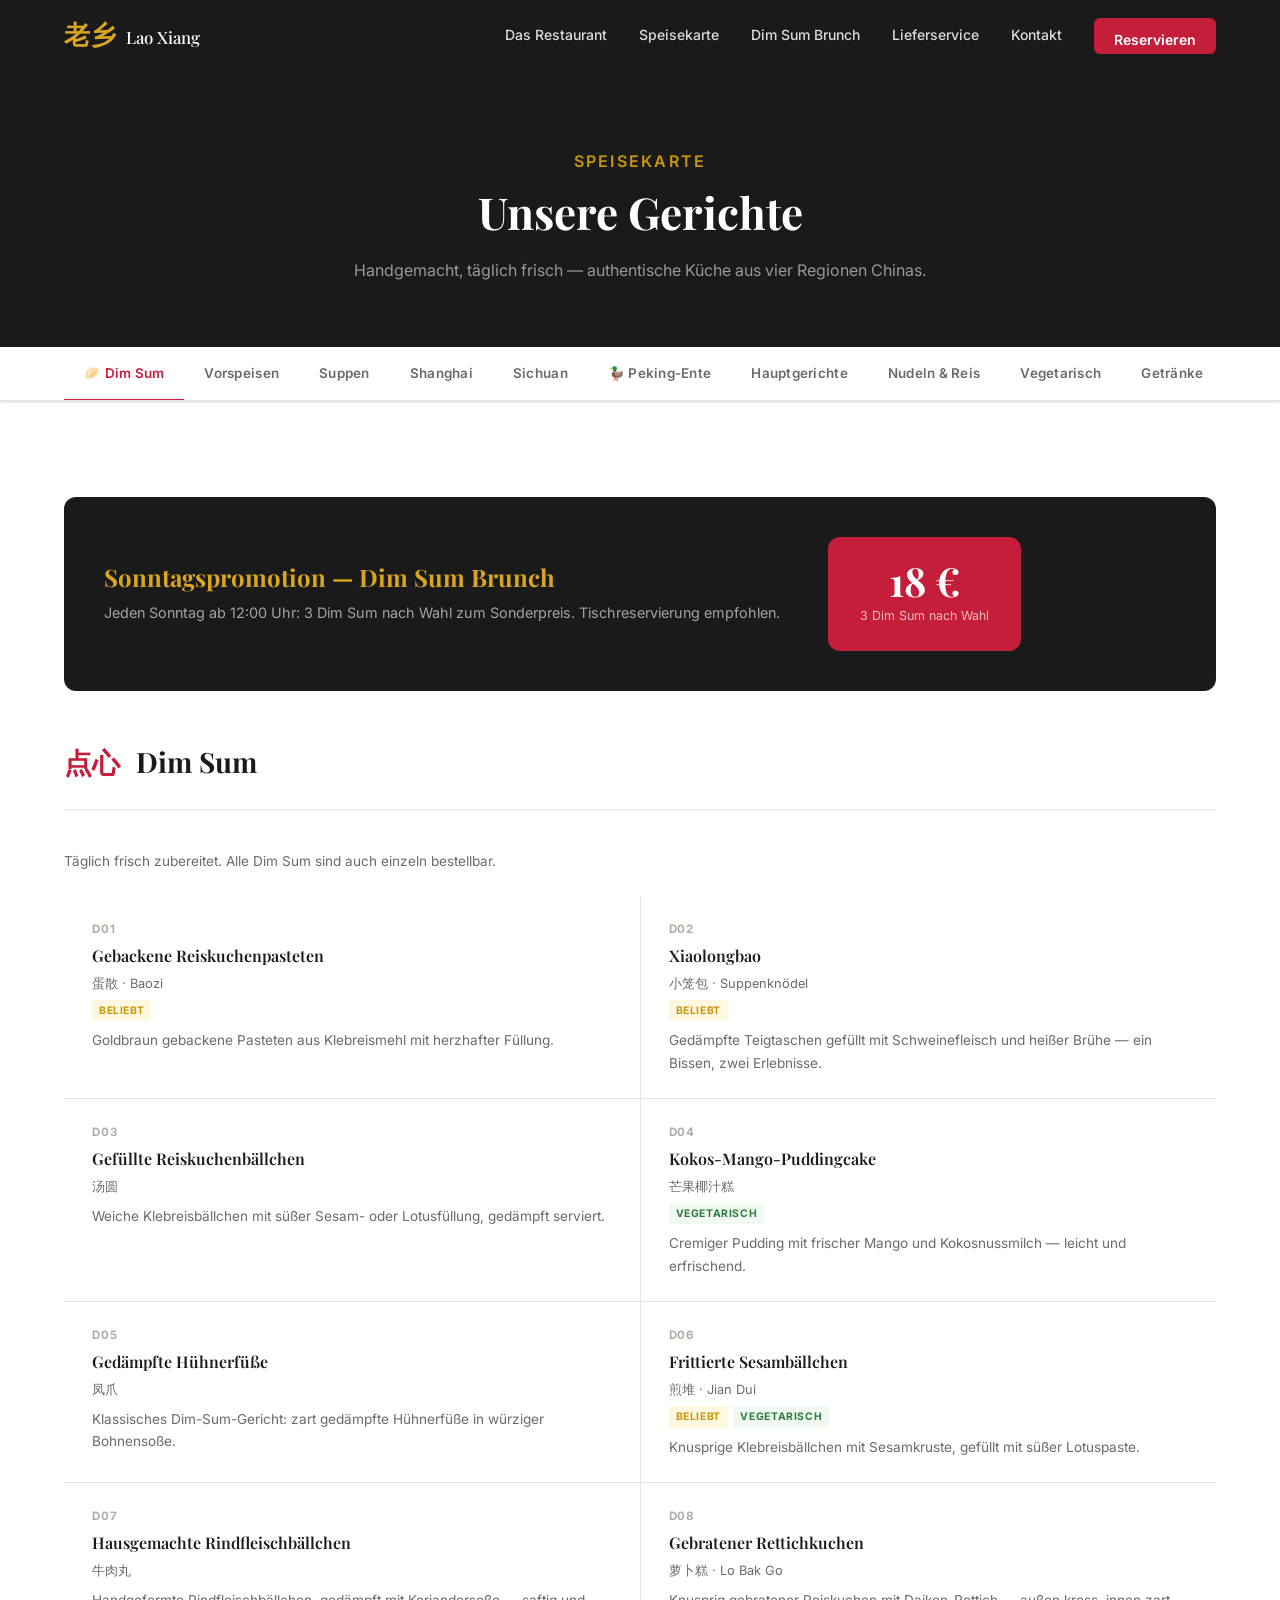
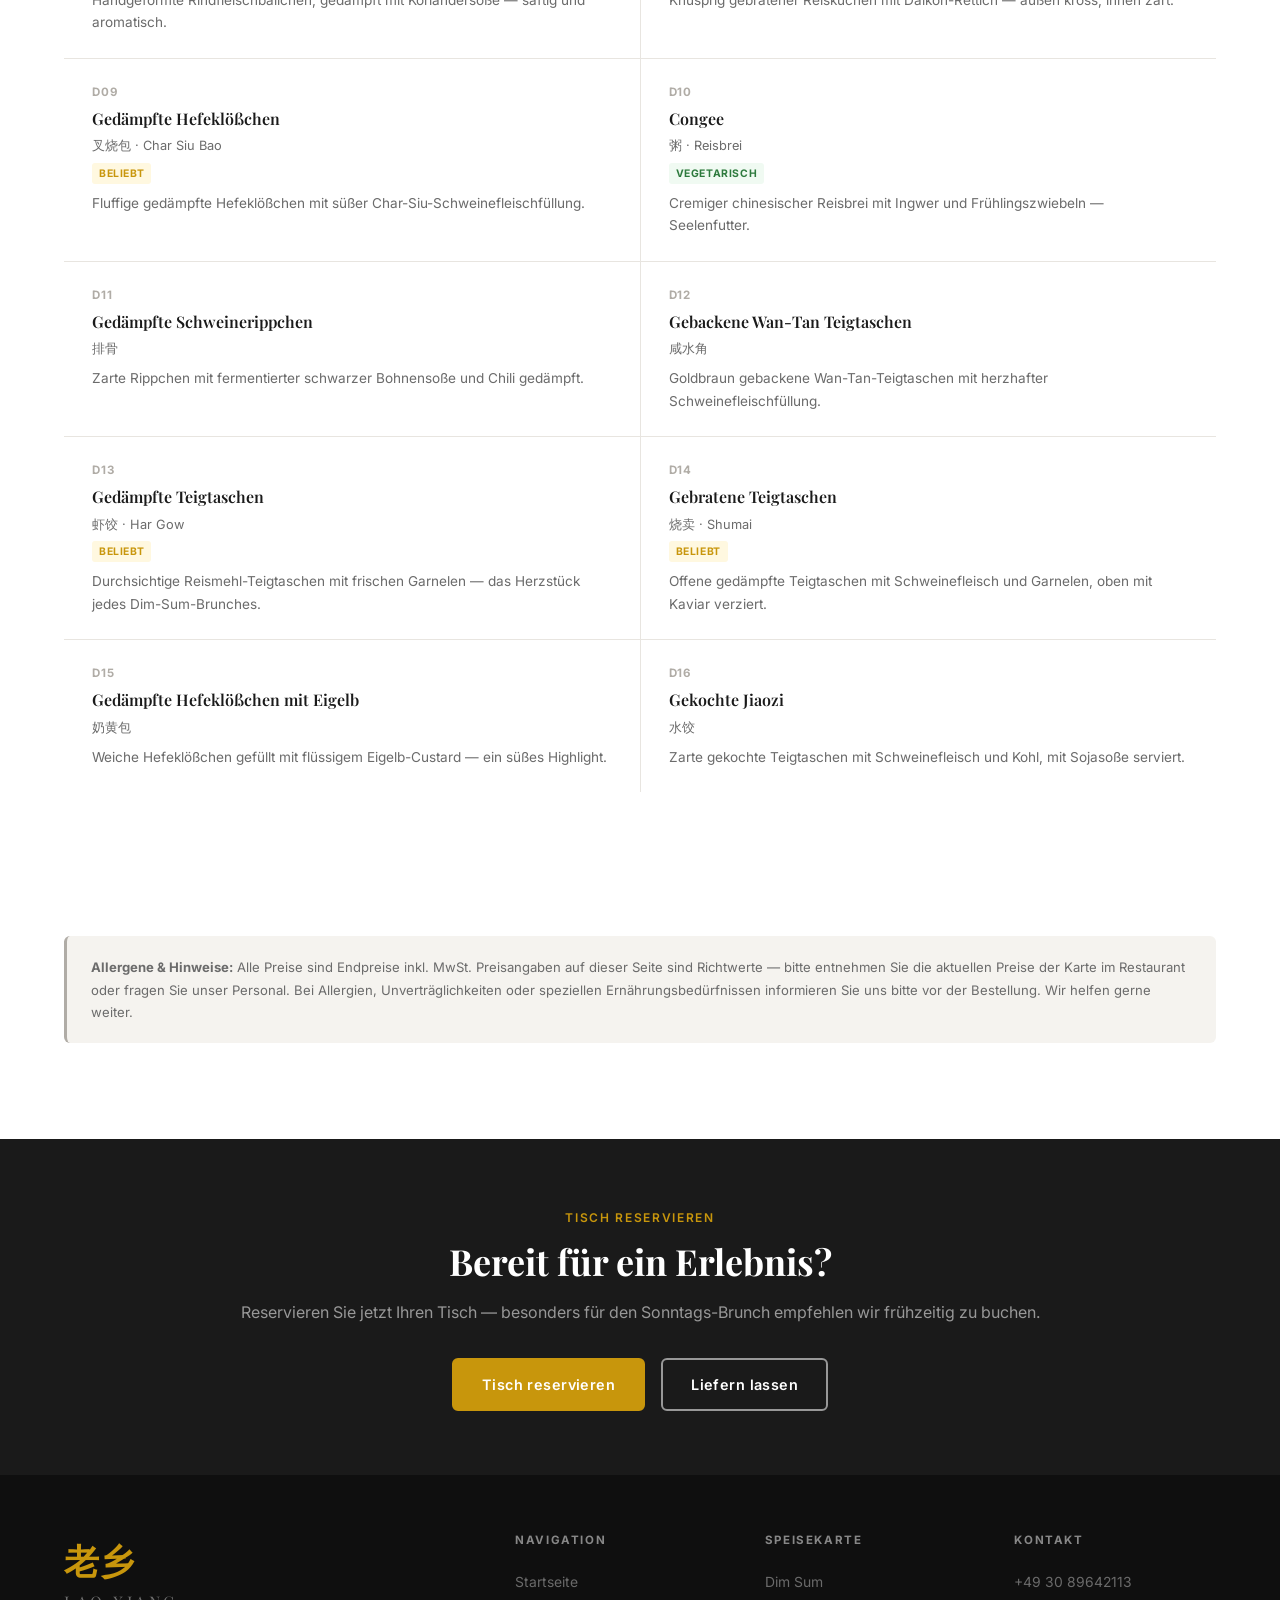
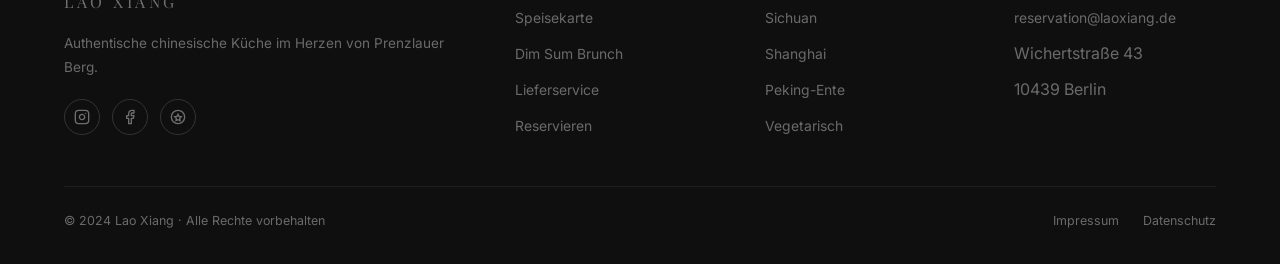
==== commit aede6444: "Lighter design, photo placeholders, remove prices, add socials & maps - All content sections now use" ====
--- a/speisekarte.html
+++ b/speisekarte.html
@@ -89,7 +89,6 @@
                 <div class="dish-cn">蛋散 &middot; Baozi</div>
                 <div class="dish-badges"><span class="badge badge-pop">Beliebt</span></div>
               </div>
-              <div class="dish-price">7,50 €</div>
             </div>
             <p class="dish-desc">Goldbraun gebackene Pasteten aus Klebreismehl mit herzhafter Füllung.</p>
           </div>
@@ -102,7 +101,6 @@
                 <div class="dish-cn">小笼包 &middot; Suppenknödel</div>
                 <div class="dish-badges"><span class="badge badge-pop">Beliebt</span></div>
               </div>
-              <div class="dish-price">8,50 €</div>
             </div>
             <p class="dish-desc">Gedämpfte Teigtaschen gefüllt mit Schweinefleisch und heißer Brühe — ein Bissen, zwei Erlebnisse.</p>
           </div>
@@ -114,7 +112,6 @@
                 <div class="dish-name">Gefüllte Reiskuchenbällchen</div>
                 <div class="dish-cn">汤圆</div>
               </div>
-              <div class="dish-price">7,00 €</div>
             </div>
             <p class="dish-desc">Weiche Klebreisbällchen mit süßer Sesam- oder Lotusfüllung, gedämpft serviert.</p>
           </div>
@@ -127,7 +124,6 @@
                 <div class="dish-cn">芒果椰汁糕</div>
                 <div class="dish-badges"><span class="badge badge-veg">Vegetarisch</span></div>
               </div>
-              <div class="dish-price">6,50 €</div>
             </div>
             <p class="dish-desc">Cremiger Pudding mit frischer Mango und Kokosnussmilch — leicht und erfrischend.</p>
           </div>
@@ -139,7 +135,6 @@
                 <div class="dish-name">Gedämpfte Hühnerfüße</div>
                 <div class="dish-cn">凤爪</div>
               </div>
-              <div class="dish-price">6,90 €</div>
             </div>
             <p class="dish-desc">Klassisches Dim-Sum-Gericht: zart gedämpfte Hühnerfüße in würziger Bohnensoße.</p>
           </div>
@@ -152,7 +147,6 @@
                 <div class="dish-cn">煎堆 &middot; Jian Dui</div>
                 <div class="dish-badges"><span class="badge badge-pop">Beliebt</span><span class="badge badge-veg">Vegetarisch</span></div>
               </div>
-              <div class="dish-price">6,50 €</div>
             </div>
             <p class="dish-desc">Knusprige Klebreisbällchen mit Sesamkruste, gefüllt mit süßer Lotuspaste.</p>
           </div>
@@ -164,7 +158,6 @@
                 <div class="dish-name">Hausgemachte Rindfleischbällchen</div>
                 <div class="dish-cn">牛肉丸</div>
               </div>
-              <div class="dish-price">7,90 €</div>
             </div>
             <p class="dish-desc">Handgeformte Rindfleischbällchen, gedämpft mit Koriandersoße — saftig und aromatisch.</p>
           </div>
@@ -176,7 +169,6 @@
                 <div class="dish-name">Gebratener Rettichkuchen</div>
                 <div class="dish-cn">萝卜糕 &middot; Lo Bak Go</div>
               </div>
-              <div class="dish-price">6,90 €</div>
             </div>
             <p class="dish-desc">Knusprig gebratener Reiskuchen mit Daikon-Rettich — außen kross, innen zart.</p>
           </div>
@@ -189,7 +181,6 @@
                 <div class="dish-cn">叉烧包 &middot; Char Siu Bao</div>
                 <div class="dish-badges"><span class="badge badge-pop">Beliebt</span></div>
               </div>
-              <div class="dish-price">7,50 €</div>
             </div>
             <p class="dish-desc">Fluffige gedämpfte Hefeklößchen mit süßer Char-Siu-Schweinefleischfüllung.</p>
           </div>
@@ -202,7 +193,6 @@
                 <div class="dish-cn">粥 &middot; Reisbrei</div>
                 <div class="dish-badges"><span class="badge badge-veg">Vegetarisch</span></div>
               </div>
-              <div class="dish-price">7,90 €</div>
             </div>
             <p class="dish-desc">Cremiger chinesischer Reisbrei mit Ingwer und Frühlingszwiebeln — Seelenfutter.</p>
           </div>
@@ -214,7 +204,6 @@
                 <div class="dish-name">Gedämpfte Schweinerippchen</div>
                 <div class="dish-cn">排骨</div>
               </div>
-              <div class="dish-price">8,50 €</div>
             </div>
             <p class="dish-desc">Zarte Rippchen mit fermentierter schwarzer Bohnensoße und Chili gedämpft.</p>
           </div>
@@ -226,7 +215,6 @@
                 <div class="dish-name">Gebackene Wan-Tan Teigtaschen</div>
                 <div class="dish-cn">咸水角</div>
               </div>
-              <div class="dish-price">7,00 €</div>
             </div>
             <p class="dish-desc">Goldbraun gebackene Wan-Tan-Teigtaschen mit herzhafter Schweinefleischfüllung.</p>
           </div>
@@ -239,7 +227,6 @@
                 <div class="dish-cn">虾饺 &middot; Har Gow</div>
                 <div class="dish-badges"><span class="badge badge-pop">Beliebt</span></div>
               </div>
-              <div class="dish-price">7,90 €</div>
             </div>
             <p class="dish-desc">Durchsichtige Reismehl-Teigtaschen mit frischen Garnelen — das Herzstück jedes Dim-Sum-Brunches.</p>
           </div>
@@ -252,7 +239,6 @@
                 <div class="dish-cn">烧卖 &middot; Shumai</div>
                 <div class="dish-badges"><span class="badge badge-pop">Beliebt</span></div>
               </div>
-              <div class="dish-price">7,90 €</div>
             </div>
             <p class="dish-desc">Offene gedämpfte Teigtaschen mit Schweinefleisch und Garnelen, oben mit Kaviar verziert.</p>
           </div>
@@ -264,7 +250,6 @@
                 <div class="dish-name">Gedämpfte Hefeklößchen mit Eigelb</div>
                 <div class="dish-cn">奶黄包</div>
               </div>
-              <div class="dish-price">7,50 €</div>
             </div>
             <p class="dish-desc">Weiche Hefeklößchen gefüllt mit flüssigem Eigelb-Custard — ein süßes Highlight.</p>
           </div>
@@ -276,7 +261,6 @@
                 <div class="dish-name">Gekochte Jiaozi</div>
                 <div class="dish-cn">水饺</div>
               </div>
-              <div class="dish-price">7,50 €</div>
             </div>
             <p class="dish-desc">Zarte gekochte Teigtaschen mit Schweinefleisch und Kohl, mit Sojasoße serviert.</p>
           </div>
@@ -304,7 +288,6 @@
                 <div class="dish-cn">拍黄瓜</div>
                 <div class="dish-badges"><span class="badge badge-veg">Vegetarisch</span><span class="badge badge-hot">Scharf</span></div>
               </div>
-              <div class="dish-price">5,90 €</div>
             </div>
             <p class="dish-desc">Frische Gurken, leicht zerdrückt, mit Knoblauch, Chiliöl und Sesamsoße mariniert.</p>
           </div>
@@ -317,7 +300,6 @@
                 <div class="dish-cn">春卷</div>
                 <div class="dish-badges"><span class="badge badge-veg">Vegetarisch</span></div>
               </div>
-              <div class="dish-price">5,90 €</div>
             </div>
             <p class="dish-desc">Knusprig frittierte Frühlingsrollen mit Gemüse und Glasnudelfüllung.</p>
           </div>
@@ -330,7 +312,6 @@
                 <div class="dish-cn">红油抄手</div>
                 <div class="dish-badges"><span class="badge badge-pop">Beliebt</span><span class="badge badge-hot">Scharf</span></div>
               </div>
-              <div class="dish-price">8,90 €</div>
             </div>
             <p class="dish-desc">Zarte Wan-Tan-Teigtaschen in würzig-scharfer Szechuan-Chiliölsoße mit Frühlingszwiebeln.</p>
           </div>
@@ -342,7 +323,6 @@
                 <div class="dish-name">Dünn geschnittenes Rindfleisch</div>
                 <div class="dish-cn">夫妻肺片</div>
               </div>
-              <div class="dish-price">9,90 €</div>
             </div>
             <p class="dish-desc">Gekochtes Rindfleisch und Innereien in aromatischer Sichuan-Soße, kalt serviert.</p>
           </div>
@@ -355,7 +335,6 @@
                 <div class="dish-cn">麻酱黄瓜</div>
                 <div class="dish-badges"><span class="badge badge-veg">Vegetarisch</span></div>
               </div>
-              <div class="dish-price">4,90 €</div>
             </div>
             <p class="dish-desc">Frische Gurkenstäbchen mit Sesamsoße und geröstetem Sesam — leicht und knackig.</p>
           </div>
@@ -368,7 +347,6 @@
                 <div class="dish-cn">花生米</div>
                 <div class="dish-badges"><span class="badge badge-veg">Vegetarisch</span></div>
               </div>
-              <div class="dish-price">3,90 €</div>
             </div>
             <p class="dish-desc">Gewürzte gekochte Erdnüsse — der perfekte Begleiter zum Bier oder Tee.</p>
           </div>
@@ -396,7 +374,6 @@
                 <div class="dish-cn">酸辣汤</div>
                 <div class="dish-badges"><span class="badge badge-pop">Beliebt</span><span class="badge badge-hot">Scharf</span></div>
               </div>
-              <div class="dish-price">7,90 €</div>
             </div>
             <p class="dish-desc">Kräftige Brühe mit Tofu, Pilzen, Bambus, Ei und Essig — scharf, sauer, wärmend.</p>
           </div>
@@ -408,7 +385,6 @@
                 <div class="dish-name">Hühnerbrühe mit Einlage</div>
                 <div class="dish-cn">鸡汤</div>
               </div>
-              <div class="dish-price">6,90 €</div>
             </div>
             <p class="dish-desc">Klare Hühnerbrühe mit Gemüse und Wan-Tan-Einlage — klar, tief und beruhigend.</p>
           </div>
@@ -421,7 +397,6 @@
                 <div class="dish-cn">番茄蛋汤</div>
                 <div class="dish-badges"><span class="badge badge-veg">Vegetarisch</span></div>
               </div>
-              <div class="dish-price">6,50 €</div>
             </div>
             <p class="dish-desc">Leichte Suppe mit Tomaten und Ei — ein chinesischer Klassiker für Jung und Alt.</p>
           </div>
@@ -450,7 +425,6 @@
                 <div class="dish-cn">糖醋排骨</div>
                 <div class="dish-badges"><span class="badge badge-pop">Beliebt</span></div>
               </div>
-              <div class="dish-price">15,90 €</div>
             </div>
             <p class="dish-desc">Zarte Rippchen in klassischer Shanghaier Soße — süß, sauer, karamellisiert. Ein Dauerfavorit.</p>
           </div>
@@ -462,7 +436,6 @@
                 <div class="dish-name">Gebratener Aal</div>
                 <div class="dish-cn">红烧鳗鱼</div>
               </div>
-              <div class="dish-price">18,90 €</div>
             </div>
             <p class="dish-desc">Geschmorter Flussaal in dunkler Sojasoße mit Ingwer und Frühlingszwiebeln — Shanghaier Signature-Dish.</p>
           </div>
@@ -475,7 +448,6 @@
                 <div class="dish-cn">红烧肉 &middot; Hong Shao Rou</div>
                 <div class="dish-badges"><span class="badge badge-pop">Beliebt</span></div>
               </div>
-              <div class="dish-price">14,90 €</div>
             </div>
             <p class="dish-desc">Stunden geschmorter Schweinebauch in Sojasoße, Shaoxing-Wein und Zucker — zart wie Butter.</p>
           </div>
@@ -488,7 +460,6 @@
                 <div class="dish-cn">红烧豆腐</div>
                 <div class="dish-badges"><span class="badge badge-veg">Vegetarisch</span></div>
               </div>
-              <div class="dish-price">12,90 €</div>
             </div>
             <p class="dish-desc">Knuspriger gebratener Tofu in würziger Shanghaier Sojasoße mit Ingwer und Frühlingszwiebeln.</p>
           </div>
@@ -517,7 +488,6 @@
                 <div class="dish-cn">水煮鱼 &middot; Shui Zhu Yu</div>
                 <div class="dish-badges"><span class="badge badge-pop">Beliebt</span><span class="badge badge-hot">Sehr scharf</span></div>
               </div>
-              <div class="dish-price">18,90 €</div>
             </div>
             <p class="dish-desc">Zarte Fischfilets in einer tiefen, scharf-aromatischen Sichuan-Brühe mit Chilis und Szechuanpfeffer.</p>
           </div>
@@ -530,7 +500,6 @@
                 <div class="dish-cn">干煸鱼片</div>
                 <div class="dish-badges"><span class="badge badge-hot">Scharf</span></div>
               </div>
-              <div class="dish-price">17,90 €</div>
             </div>
             <p class="dish-desc">Knusprig gebratenes Fischfilet mit Sichuan-Gewürzen, Chili und Frühlingszwiebeln.</p>
           </div>
@@ -543,7 +512,6 @@
                 <div class="dish-cn">麻婆豆腐</div>
                 <div class="dish-badges"><span class="badge badge-pop">Beliebt</span><span class="badge badge-hot">Scharf</span></div>
               </div>
-              <div class="dish-price">12,90 €</div>
             </div>
             <p class="dish-desc">Weiches Tofu in kräftiger Chili-Bohnensoße mit Hackfleisch — scharf, taub, tief und befriedigend.</p>
           </div>
@@ -556,7 +524,6 @@
                 <div class="dish-cn">宫保鸡丁</div>
                 <div class="dish-badges"><span class="badge badge-hot">Scharf</span></div>
               </div>
-              <div class="dish-price">14,90 €</div>
             </div>
             <p class="dish-desc">Würfel-Hühnchen mit gerösteten Erdnüssen, getrockneten Chilischoten und Szechuanpfeffer.</p>
           </div>
@@ -569,7 +536,6 @@
                 <div class="dish-cn">红油抄手</div>
                 <div class="dish-badges"><span class="badge badge-hot">Scharf</span></div>
               </div>
-              <div class="dish-price">9,90 €</div>
             </div>
             <p class="dish-desc">Zarte Wan-Tan in Sichuan-Chiliöl mit Sesam, Frühlingszwiebeln und dunkler Sojasoße.</p>
           </div>
@@ -582,7 +548,6 @@
                 <div class="dish-cn">干煸牛肉</div>
                 <div class="dish-badges"><span class="badge badge-hot">Scharf</span></div>
               </div>
-              <div class="dish-price">16,90 €</div>
             </div>
             <p class="dish-desc">Kross gebratenes Rindfleisch mit Sellerie, Szechuanpfeffer und getrockneten Chilis.</p>
           </div>
@@ -611,7 +576,6 @@
                 <div class="dish-cn">半只北京烤鸭</div>
                 <div class="dish-badges"><span class="badge badge-pop">Beliebt</span></div>
               </div>
-              <div class="dish-price">29,00 €</div>
             </div>
             <p class="dish-desc">Für 2–3 Personen. Mit Pfannkuchen, Lauch, Gurkenstäbchen und Hoisin-Sauce. Knusprige Haut wird separat serviert.</p>
           </div>
@@ -623,7 +587,6 @@
                 <div class="dish-name">Ganze Peking-Ente</div>
                 <div class="dish-cn">整只北京烤鸭</div>
               </div>
-              <div class="dish-price">52,00 €</div>
             </div>
             <p class="dish-desc">Für 4–6 Personen. Der ideale Abend für die ganze Gruppe. Bitte 24 Stunden im Voraus vorbestellen.</p>
           </div>
@@ -655,7 +618,6 @@
                 <div class="dish-name">Hühnchen mit Cashewkernen</div>
                 <div class="dish-cn">腰果鸡丁</div>
               </div>
-              <div class="dish-price">13,90 €</div>
             </div>
             <p class="dish-desc">Gebratenes Hühnchenfleisch mit Cashewkernen, Paprika und Frühlingszwiebeln in Austernsoße.</p>
           </div>
@@ -667,7 +629,6 @@
                 <div class="dish-name">Rindfleisch mit Brokkoli</div>
                 <div class="dish-cn">西兰花牛肉</div>
               </div>
-              <div class="dish-price">15,90 €</div>
             </div>
             <p class="dish-desc">Zartes Rindfleisch mit knackigem Brokkoli in dunkler Austernsoße — klassisch und befriedigend.</p>
           </div>
@@ -679,7 +640,6 @@
                 <div class="dish-name">Garnelen mit Gemüse</div>
                 <div class="dish-cn">炒虾仁</div>
               </div>
-              <div class="dish-price">16,90 €</div>
             </div>
             <p class="dish-desc">Knackige Garnelen mit saisonalem Gemüse in leichter Sojasoße — frisch und aromatisch.</p>
           </div>
@@ -691,7 +651,6 @@
                 <div class="dish-name">Gebratenes Schweinefleisch</div>
                 <div class="dish-cn">糖醋猪肉</div>
               </div>
-              <div class="dish-price">13,90 €</div>
             </div>
             <p class="dish-desc">Knuspriges Schweinefleisch in Süßsauersoße mit Paprika und Ananas.</p>
           </div>
@@ -703,7 +662,6 @@
                 <div class="dish-name">Gebratene Ente mit Ingwer</div>
                 <div class="dish-cn">姜葱炒鸭</div>
               </div>
-              <div class="dish-price">16,90 €</div>
             </div>
             <p class="dish-desc">Saftige Entenstücke mit frischem Ingwer und Frühlingszwiebeln in Austernsoße gebraten.</p>
           </div>
@@ -716,7 +674,6 @@
                 <div class="dish-cn">清蒸鱼</div>
                 <div class="dish-badges"><span class="badge badge-pop">Beliebt</span></div>
               </div>
-              <div class="dish-price">17,90 €</div>
             </div>
             <p class="dish-desc">Ganzer Fisch gedämpft mit Ingwer, Lauch und Sojasoße — traditionell und elegant.</p>
           </div>
@@ -744,7 +701,6 @@
                 <div class="dish-cn">蛋炒饭</div>
                 <div class="dish-badges"><span class="badge badge-veg">Vegetarisch</span></div>
               </div>
-              <div class="dish-price">9,90 €</div>
             </div>
             <p class="dish-desc">Wokgebratener Reis mit Ei, Frühlingszwiebeln und Sojasoße — der klassische Begleiter.</p>
           </div>
@@ -756,7 +712,6 @@
                 <div class="dish-name">Gebratener Reis mit Hühnchen</div>
                 <div class="dish-cn">鸡肉炒饭</div>
               </div>
-              <div class="dish-price">11,90 €</div>
             </div>
             <p class="dish-desc">Wokgebratener Reis mit zartem Hühnchen, Gemüse und Sojasoße.</p>
           </div>
@@ -769,7 +724,6 @@
                 <div class="dish-cn">担担面</div>
                 <div class="dish-badges"><span class="badge badge-pop">Beliebt</span><span class="badge badge-hot">Scharf</span></div>
               </div>
-              <div class="dish-price">11,90 €</div>
             </div>
             <p class="dish-desc">Chinesische Weizennudeln in cremiger Sesamsoße mit Chiliöl, Hackfleisch und Frühlingszwiebeln.</p>
           </div>
@@ -782,7 +736,6 @@
                 <div class="dish-cn">素炒面</div>
                 <div class="dish-badges"><span class="badge badge-veg">Vegetarisch</span></div>
               </div>
-              <div class="dish-price">10,90 €</div>
             </div>
             <p class="dish-desc">Wokgebratene Nudeln mit saisonalem Gemüse, Sojasoße und Sesamöl.</p>
           </div>
@@ -795,7 +748,6 @@
                 <div class="dish-cn">米饭</div>
                 <div class="dish-badges"><span class="badge badge-veg">Vegetarisch</span></div>
               </div>
-              <div class="dish-price">2,50 €</div>
             </div>
             <p class="dish-desc">Locker gedämpfter Jasminreis als Beilage zu allen Hauptgerichten.</p>
           </div>
@@ -807,7 +759,6 @@
                 <div class="dish-name">Gebratene Nudeln mit Rindfleisch</div>
                 <div class="dish-cn">牛肉炒面</div>
               </div>
-              <div class="dish-price">13,90 €</div>
             </div>
             <p class="dish-desc">Wokgebratene Nudeln mit zartem Rindfleisch, Paprika und Sojasoße.</p>
           </div>
@@ -836,7 +787,6 @@
                 <div class="dish-cn">时蔬</div>
                 <div class="dish-badges"><span class="badge badge-veg">Vegetarisch</span></div>
               </div>
-              <div class="dish-price">10,90 €</div>
             </div>
             <p class="dish-desc">Frisches saisonales Gemüse im Wok gebraten mit Knoblauch und Austernsoße.</p>
           </div>
@@ -849,7 +799,6 @@
                 <div class="dish-cn">麻婆豆腐素</div>
                 <div class="dish-badges"><span class="badge badge-veg">Vegetarisch</span><span class="badge badge-hot">Scharf</span></div>
               </div>
-              <div class="dish-price">11,90 €</div>
             </div>
             <p class="dish-desc">Weiches Tofu in Sichuan-Chili-Bohnensoße ohne Fleisch — genauso intensiv und befriedigend.</p>
           </div>
@@ -862,7 +811,6 @@
                 <div class="dish-cn">蒸豆腐</div>
                 <div class="dish-badges"><span class="badge badge-veg">Vegetarisch</span></div>
               </div>
-              <div class="dish-price">11,90 €</div>
             </div>
             <p class="dish-desc">Zarter gedämpfter Tofu mit Shiitake-Pilzen in leichter Sojasoße und Sesamöl.</p>
           </div>
@@ -875,7 +823,6 @@
                 <div class="dish-cn">鱼香茄子</div>
                 <div class="dish-badges"><span class="badge badge-veg">Vegetarisch</span><span class="badge badge-pop">Beliebt</span></div>
               </div>
-              <div class="dish-price">12,90 €</div>
             </div>
             <p class="dish-desc">Zarte Auberginen in würziger „Fischduft"-Soße (Yuxiang) mit Knoblauch, Ingwer und Chili.</p>
           </div>
@@ -903,7 +850,6 @@
                 <div class="dish-cn">中国茶</div>
                 <div class="dish-badges"><span class="badge badge-veg">Vegetarisch</span></div>
               </div>
-              <div class="dish-price">3,90 €</div>
             </div>
             <p class="dish-desc">Zur Wahl: Jasmin, Grün, Oolong, Pu-Erh oder Chrysantheme.</p>
           </div>
@@ -915,7 +861,6 @@
                 <div class="dish-name">Tsingtao Bier (0,33 l)</div>
                 <div class="dish-cn">青岛啤酒</div>
               </div>
-              <div class="dish-price">3,90 €</div>
             </div>
             <p class="dish-desc">Das beliebteste chinesische Bier — leicht, frisch und der perfekte Begleiter zum Essen.</p>
           </div>
@@ -927,7 +872,6 @@
                 <div class="dish-name">Chinesischer Pflaumenwein</div>
                 <div class="dish-cn">梅子酒</div>
               </div>
-              <div class="dish-price">5,90 €</div>
             </div>
             <p class="dish-desc">Süßlicher, fruchtiger Pflaumenwein — gekühlt serviert als Aperitif oder zum Dessert.</p>
           </div>
@@ -939,7 +883,6 @@
                 <div class="dish-name">Softdrinks</div>
                 <div class="dish-cn">汽水</div>
               </div>
-              <div class="dish-price">2,90 €</div>
             </div>
             <p class="dish-desc">Cola, Fanta, Sprite oder Wasser (still/sprudelnd).</p>
           </div>
@@ -951,7 +894,6 @@
                 <div class="dish-name">Mineralwasser (0,5 l)</div>
                 <div class="dish-cn">矿泉水</div>
               </div>
-              <div class="dish-price">2,50 €</div>
             </div>
             <p class="dish-desc">Still oder sprudelnd.</p>
           </div>
@@ -963,7 +905,6 @@
                 <div class="dish-name">Lychee-Saft</div>
                 <div class="dish-cn">荔枝汁</div>
               </div>
-              <div class="dish-price">3,50 €</div>
             </div>
             <p class="dish-desc">Süßer, aromatischer Lychee-Fruchtsaft — eine chinesische Lieblingsbegleitung.</p>
           </div>
@@ -1001,6 +942,17 @@
           <div class="ft-brand-cn">老乡</div>
           <div class="ft-brand-en">Lao Xiang</div>
           <p class="ft-tagline">Authentische chinesische Küche im Herzen von Prenzlauer Berg.</p>
+          <div class="social-links">
+            <a href="#" class="social-link" aria-label="Instagram">
+              <svg width="16" height="16" viewBox="0 0 24 24" fill="none" stroke="currentColor" stroke-width="2" stroke-linecap="round" stroke-linejoin="round"><rect x="2" y="2" width="20" height="20" rx="5" ry="5"/><path d="M16 11.37A4 4 0 1 1 12.63 8 4 4 0 0 1 16 11.37z"/><line x1="17.5" y1="6.5" x2="17.51" y2="6.5"/></svg>
+            </a>
+            <a href="#" class="social-link" aria-label="Facebook">
+              <svg width="16" height="16" viewBox="0 0 24 24" fill="none" stroke="currentColor" stroke-width="2" stroke-linecap="round" stroke-linejoin="round"><path d="M18 2h-3a5 5 0 0 0-5 5v3H7v4h3v8h4v-8h3l1-4h-4V7a1 1 0 0 1 1-1h3z"/></svg>
+            </a>
+            <a href="https://www.tripadvisor.com/Restaurant_Review-g187323-d8022618-Reviews-Lao_Xiang-Berlin.html" target="_blank" rel="noopener noreferrer" class="social-link" aria-label="TripAdvisor">
+              <svg width="16" height="16" viewBox="0 0 24 24" fill="none" stroke="currentColor" stroke-width="2"><circle cx="12" cy="12" r="10"/><path d="M12 8l1.5 3 3.5.5-2.5 2.5.5 3.5L12 16l-3 1.5.5-3.5L7 11.5l3.5-.5z"/></svg>
+            </a>
+          </div>
         </div>
         <div class="footer-col">
           <h5>Navigation</h5>
--- a/css/style.css
+++ b/css/style.css
@@ -13,6 +13,7 @@
   --charcoal-2: #2d2d2d;
   --white:      #ffffff;
   --warm:       #fafaf8;
+  --cream:      #f8f4ee;
   --gray-l:     #f5f3ef;
   --gray-m:     #e8e5e0;
   --gray-d:     #b0aca6;
@@ -137,6 +138,16 @@
   color: #fff;
 }
 
+.btn-outline-red {
+  background: transparent;
+  color: var(--red);
+  border-color: var(--red);
+}
+.btn-outline-red:hover {
+  background: var(--red);
+  color: #fff;
+}
+
 .btn-gold {
   background: var(--gold);
   color: #fff;
@@ -174,7 +185,6 @@
   justify-content: space-between;
 }
 
-/* Logo */
 .nav-logo {
   display: flex;
   align-items: baseline;
@@ -202,7 +212,6 @@
 .nav.transparent .logo-en { color: #fff; }
 .nav.transparent .logo-cn { color: var(--gold-light); }
 
-/* Links */
 .nav-links {
   display: flex;
   align-items: center;
@@ -245,7 +254,6 @@
 .nav-cta::after { display: none !important; }
 .nav-cta:hover { background: var(--red-dark) !important; color: #fff !important; }
 
-/* Burger */
 .nav-burger {
   display: none;
   flex-direction: column;
@@ -293,18 +301,35 @@
   background: linear-gradient(160deg, #1a080d 0%, #2d1218 45%, #1c1a10 100%);
 }
 
+/* Photo placeholder — replace background-image with actual photo */
+.hero-photo-ph {
+  position: absolute;
+  inset: 0;
+  background: linear-gradient(160deg, #2a0c10 0%, #3d1a22 50%, #291e10 100%);
+  display: flex;
+  align-items: center;
+  justify-content: center;
+}
+
+.hero-photo-ph::after {
+  content: 'FOTO';
+  font-size: .7rem;
+  font-weight: 700;
+  letter-spacing: .3em;
+  color: rgba(255,255,255,.08);
+}
+
+.hero-overlay {
+  position: absolute;
+  inset: 0;
+  background: rgba(0,0,0,.42);
+}
+
 .hero-bg::before {
   content: '';
   position: absolute;
   inset: 0;
-  background-image: url("data:image/svg+xml,%3Csvg xmlns='http://www.w3.org/2000/svg' width='80' height='80' viewBox='0 0 80 80'%3E%3Cg fill='none' stroke='rgba(200,150,12,0.05)' stroke-width='1'%3E%3Crect x='10' y='10' width='60' height='60'/%3E%3Crect x='25' y='25' width='30' height='30'/%3E%3Cline x1='10' y1='40' x2='25' y2='40'/%3E%3Cline x1='55' y1='40' x2='70' y2='40'/%3E%3Cline x1='40' y1='10' x2='40' y2='25'/%3E%3Cline x1='40' y1='55' x2='40' y2='70'/%3E%3C/g%3E%3C/svg%3E");
-}
-
-.hero-bg::after {
-  content: '';
-  position: absolute;
-  inset: 0;
-  background: radial-gradient(ellipse at 50% 60%, rgba(196,30,58,.12) 0%, transparent 70%);
+  background-image: url("data:image/svg+xml,%3Csvg xmlns='http://www.w3.org/2000/svg' width='80' height='80' viewBox='0 0 80 80'%3E%3Cg fill='none' stroke='rgba(200,150,12,0.04)' stroke-width='1'%3E%3Crect x='10' y='10' width='60' height='60'/%3E%3Crect x='25' y='25' width='30' height='30'/%3E%3Cline x1='10' y1='40' x2='25' y2='40'/%3E%3Cline x1='55' y1='40' x2='70' y2='40'/%3E%3Cline x1='40' y1='10' x2='40' y2='25'/%3E%3Cline x1='40' y1='55' x2='40' y2='70'/%3E%3C/g%3E%3C/svg%3E");
 }
 
 .hero-content {
@@ -347,7 +372,7 @@
 
 .hero-sub {
   font-size: 1rem;
-  color: rgba(255,255,255,.6);
+  color: rgba(255,255,255,.65);
   margin-bottom: 2.5rem;
   line-height: 1.9;
 }
@@ -451,25 +476,35 @@
 
 .about-img {
   aspect-ratio: 4/5;
-  background: linear-gradient(145deg, #1a080d, #3a1520, #2a1f10);
   border-radius: var(--r-lg);
-  display: flex;
-  align-items: center;
-  justify-content: center;
-  font-family: var(--font-d);
-  font-size: 7rem;
-  font-weight: 700;
-  color: rgba(200,150,12,.2);
-  letter-spacing: .1em;
   overflow: hidden;
   position: relative;
 }
 
-.about-img::after {
-  content: '';
-  position: absolute;
-  inset: 0;
-  background: radial-gradient(ellipse at 30% 40%, rgba(196,30,58,.15), transparent 60%);
+.img-ph {
+  width: 100%;
+  height: 100%;
+  min-height: 260px;
+  background: linear-gradient(145deg, #f0ebe3, #e8dfd4);
+  display: flex;
+  flex-direction: column;
+  align-items: center;
+  justify-content: center;
+  gap: 10px;
+  border-radius: var(--r-lg);
+}
+
+.img-ph-icon {
+  font-size: 2.4rem;
+  opacity: .25;
+}
+
+.img-ph-label {
+  font-size: .72rem;
+  font-weight: 700;
+  letter-spacing: .2em;
+  text-transform: uppercase;
+  color: var(--gray-d);
 }
 
 .about-body { font-size: .98rem; color: var(--text-muted); line-height: 1.85; margin-bottom: 1.2rem; }
@@ -499,45 +534,42 @@
 .about-val { color: var(--text-muted); }
 
 /* ============================================
-   HIGHLIGHTS (dark)
-   ============================================ */
-.highlights {
-  background: var(--charcoal);
-  color: #fff;
-}
-
-.highlights .section-title { color: #fff; }
-.highlights .section-sub { color: rgba(255,255,255,.55); }
-.highlights .tag { color: var(--gold); }
+   HIGHLIGHTS (now light)
+   ============================================ */
+.highlights { background: var(--cream); }
 
 .hl-grid {
   display: grid;
   grid-template-columns: repeat(4, 1fr);
   gap: 1px;
-  background: rgba(255,255,255,.07);
+  background: var(--gray-m);
   margin-top: 3rem;
 }
 
 .hl-card {
-  background: var(--charcoal);
+  background: #fff;
   padding: 36px 28px;
-  transition: background var(--tr);
-}
-
-.hl-card:hover { background: var(--charcoal-2); }
+  transition: background var(--tr), color var(--tr);
+}
+
+.hl-card:hover { background: var(--red); color: #fff; }
 
 .hl-icon { font-size: 2rem; margin-bottom: 1rem; display: block; }
 .hl-region { font-size: .78rem; color: var(--gold); margin-bottom: .4rem; letter-spacing: .06em; }
-.hl-name { font-family: var(--font-d); font-size: 1.1rem; color: #fff; margin-bottom: .6rem; }
-.hl-desc { font-size: .84rem; color: rgba(255,255,255,.45); line-height: 1.65; }
-.hl-price { margin-top: 1rem; font-weight: 700; color: var(--gold-light); font-size: .95rem; }
+.hl-card:hover .hl-region { color: rgba(255,255,255,.7); }
+.hl-name { font-family: var(--font-d); font-size: 1.1rem; color: var(--charcoal); margin-bottom: .6rem; }
+.hl-card:hover .hl-name { color: #fff; }
+.hl-desc { font-size: .84rem; color: var(--text-muted); line-height: 1.65; }
+.hl-card:hover .hl-desc { color: rgba(255,255,255,.78); }
+.hl-price { margin-top: 1rem; font-weight: 700; color: var(--red); font-size: .95rem; }
+.hl-card:hover .hl-price { color: rgba(255,255,255,.88); }
 
 .hl-cta { text-align: center; margin-top: 3rem; }
 
 /* ============================================
    DIM SUM
    ============================================ */
-.dimsum { background: var(--gray-l); }
+.dimsum { background: var(--white); }
 
 .dimsum-grid {
   display: grid;
@@ -550,12 +582,8 @@
 
 .dimsum-img {
   aspect-ratio: 4/3;
-  background: linear-gradient(145deg, #1a080d, #3a1520);
   border-radius: var(--r-lg);
-  display: flex;
-  align-items: center;
-  justify-content: center;
-  font-size: 5rem;
+  overflow: hidden;
 }
 
 .dimsum-badge {
@@ -606,7 +634,7 @@
 }
 
 .ds-note {
-  background: #fff;
+  background: var(--cream);
   border-left: 3px solid var(--gold);
   border-radius: var(--r);
   padding: 18px 20px;
@@ -617,8 +645,10 @@
 }
 
 /* ============================================
-   DELIVERY
-   ============================================ */
+   DELIVERY (light, prominent)
+   ============================================ */
+.delivery { background: var(--cream); }
+
 .delivery-row {
   display: flex;
   gap: 1.5rem;
@@ -633,6 +663,7 @@
   border: 2px solid var(--gray-m);
   border-radius: var(--r-lg);
   padding: 32px 24px;
+  background: #fff;
   text-align: center;
   display: flex;
   flex-direction: column;
@@ -652,17 +683,32 @@
 .del-info { font-size: .82rem; color: var(--text-muted); }
 .del-link  { font-size: .82rem; font-weight: 600; color: var(--red); margin-top: 4px; }
 
-/* ============================================
-   RESERVATION
-   ============================================ */
-.reservation {
-  background: var(--charcoal);
-  color: #fff;
-}
-
-.reservation .section-title { color: #fff; }
-.reservation .section-sub   { color: rgba(255,255,255,.55); }
-.reservation .tag            { color: var(--gold); }
+.delivery-alt {
+  margin-top: 2.5rem;
+  padding-top: 2.5rem;
+  border-top: 1px solid var(--gray-m);
+  display: flex;
+  align-items: center;
+  gap: 1.5rem;
+  flex-wrap: wrap;
+}
+
+.delivery-alt p {
+  font-size: .9rem;
+  color: var(--text-muted);
+}
+
+.delivery-alt a {
+  font-weight: 600;
+  color: var(--red);
+}
+
+.delivery-alt a:hover { text-decoration: underline; }
+
+/* ============================================
+   RESERVATION (now light)
+   ============================================ */
+.reservation { background: var(--white); }
 
 .res-grid {
   display: grid;
@@ -677,23 +723,23 @@
 .res-info-item h4 {
   font-family: var(--font-d);
   font-size: .95rem;
-  color: var(--gold);
+  color: var(--red);
   margin-bottom: .5rem;
 }
 
 .res-info-item p {
   font-size: .9rem;
-  color: rgba(255,255,255,.55);
+  color: var(--text-muted);
   line-height: 1.75;
 }
 
-.res-info-item a { color: rgba(255,255,255,.7); }
-.res-info-item a:hover { color: var(--gold); }
+.res-info-item a { color: var(--red); }
+.res-info-item a:hover { text-decoration: underline; }
 
 /* Form */
 .res-form {
-  background: rgba(255,255,255,.04);
-  border: 1px solid rgba(255,255,255,.08);
+  background: var(--cream);
+  border: 1px solid var(--gray-m);
   border-radius: var(--r-lg);
   padding: 40px;
 }
@@ -716,16 +762,16 @@
   font-weight: 600;
   letter-spacing: .08em;
   text-transform: uppercase;
-  color: rgba(255,255,255,.4);
+  color: var(--text-muted);
 }
 
 .form-group input,
 .form-group select,
 .form-group textarea {
-  background: rgba(255,255,255,.06);
-  border: 1px solid rgba(255,255,255,.1);
+  background: #fff;
+  border: 1px solid var(--gray-m);
   border-radius: var(--r);
-  color: #fff;
+  color: var(--text);
   font-family: var(--font-b);
   font-size: .95rem;
   padding: 12px 16px;
@@ -735,14 +781,13 @@
 }
 
 .form-group input::placeholder,
-.form-group textarea::placeholder { color: rgba(255,255,255,.22); }
+.form-group textarea::placeholder { color: var(--gray-d); }
 
 .form-group input:focus,
 .form-group select:focus,
-.form-group textarea:focus { border-color: var(--gold); }
+.form-group textarea:focus { border-color: var(--red); box-shadow: 0 0 0 3px rgba(196,30,58,.08); }
 
 .form-group select { cursor: pointer; }
-.form-group select option { background: var(--charcoal); color: #fff; }
 .form-group textarea { resize: vertical; min-height: 90px; }
 
 .form-submit { width: 100%; justify-content: center; font-size: 1rem; padding: 16px; }
@@ -750,7 +795,7 @@
 .form-note {
   margin-top: .85rem;
   font-size: .78rem;
-  color: rgba(255,255,255,.28);
+  color: var(--text-muted);
   text-align: center;
 }
 
@@ -759,17 +804,44 @@
   padding: 48px 24px;
 }
 
-.form-success-icon {
-  font-size: 3rem;
-  color: var(--gold);
-  margin-bottom: 1rem;
-}
-
-.form-success h3 { color: #fff; margin-bottom: .5rem; }
-.form-success p  { color: rgba(255,255,255,.55); }
-
-/* ============================================
-   GALLERY (placeholder)
+.form-success-icon { font-size: 3rem; color: var(--red); margin-bottom: 1rem; }
+.form-success h3 { color: var(--charcoal); margin-bottom: .5rem; }
+.form-success p  { color: var(--text-muted); }
+
+/* ============================================
+   IMAGE PLACEHOLDERS
+   ============================================ */
+.ph {
+  background: linear-gradient(145deg, #f0ebe3, #e8dfd4);
+  display: flex;
+  flex-direction: column;
+  align-items: center;
+  justify-content: center;
+  gap: 10px;
+  position: relative;
+  overflow: hidden;
+}
+
+.ph::after {
+  content: '';
+  position: absolute;
+  inset: 0;
+  background: radial-gradient(ellipse at 40% 40%, rgba(200,150,12,.07), transparent 70%);
+}
+
+.ph-icon  { font-size: 2rem; opacity: .22; position: relative; z-index: 1; }
+.ph-label {
+  font-size: .68rem;
+  font-weight: 700;
+  letter-spacing: .22em;
+  text-transform: uppercase;
+  color: var(--gray-d);
+  position: relative;
+  z-index: 1;
+}
+
+/* ============================================
+   GALLERY
    ============================================ */
 .gallery-grid {
   display: grid;
@@ -782,7 +854,6 @@
 .gal-item {
   border-radius: var(--r);
   overflow: hidden;
-  background: var(--gray-l);
 }
 
 .gal-item:first-child {
@@ -792,26 +863,20 @@
 
 .gal-inner {
   aspect-ratio: 1;
-  background: linear-gradient(145deg, #1a080d, #3a1520);
-  display: flex;
-  align-items: center;
-  justify-content: center;
-  font-size: 3.5rem;
   transition: transform .4s ease;
 }
 
 .gal-item:first-child .gal-inner {
   aspect-ratio: unset;
   height: 100%;
-  font-size: 5rem;
-}
-
-.gal-item:hover .gal-inner { transform: scale(1.04); }
+}
+
+.gal-item:hover .gal-inner { transform: scale(1.03); }
 
 /* ============================================
    CONTACT
    ============================================ */
-.contact { background: var(--gray-l); }
+.contact { background: var(--cream); }
 
 .contact-grid {
   display: grid;
@@ -854,7 +919,6 @@
 
 .c-body a:hover { color: var(--red); }
 
-/* Hours table */
 .hours {
   width: 100%;
   border-collapse: collapse;
@@ -867,7 +931,6 @@
 .hours td { padding: 8px 0; color: var(--text-muted); }
 .hours td:first-child { font-weight: 600; color: var(--charcoal); width: 55%; }
 
-/* Map */
 .map-wrap {
   border-radius: var(--r-lg);
   overflow: hidden;
@@ -917,6 +980,30 @@
 
 .ft-tagline { font-size: .85rem; line-height: 1.75; margin-top: .75rem; }
 
+.social-links {
+  display: flex;
+  gap: .75rem;
+  margin-top: 1.25rem;
+}
+
+.social-link {
+  width: 36px;
+  height: 36px;
+  border-radius: 50%;
+  border: 1px solid rgba(255,255,255,.15);
+  display: flex;
+  align-items: center;
+  justify-content: center;
+  color: rgba(255,255,255,.4);
+  transition: all var(--tr);
+}
+
+.social-link:hover {
+  border-color: var(--gold);
+  color: var(--gold);
+  transform: translateY(-2px);
+}
+
 .footer-col h5 {
   font-size: .72rem;
   font-weight: 700;
@@ -958,7 +1045,6 @@
 .menu-hero .section-title { color: #fff; }
 .menu-hero p { color: rgba(255,255,255,.55); margin-top: .75rem; font-size: 1rem; }
 
-/* Tabs */
 .menu-tabs-wrap {
   position: sticky;
   top: var(--nav-h);
@@ -1003,7 +1089,6 @@
   border-bottom-color: var(--red);
 }
 
-/* Panels */
 .menu-panel { display: none; }
 .menu-panel.active { display: block; }
 
@@ -1040,7 +1125,6 @@
   margin-top: .5rem;
 }
 
-/* Dish grid */
 .dish-grid {
   display: grid;
   grid-template-columns: repeat(2, 1fr);
@@ -1106,14 +1190,6 @@
 .badge-veg    { background: #f0faf2; color: #2d7a3d; }
 .badge-new    { background: #f0f4ff; color: #2d4db0; }
 
-.dish-price {
-  font-weight: 700;
-  font-size: 1rem;
-  color: var(--charcoal);
-  white-space: nowrap;
-  flex-shrink: 0;
-}
-
 .dish-desc {
   font-size: .85rem;
   color: var(--text-muted);
@@ -1121,7 +1197,6 @@
   margin-top: .3rem;
 }
 
-/* Brunch promo block */
 .brunch-block {
   background: var(--charcoal);
   color: #fff;
@@ -1165,7 +1240,6 @@
   margin-top: .3rem;
 }
 
-/* Allergen note */
 .allergen-note {
   background: var(--gray-l);
   border-radius: var(--r);
@@ -1244,4 +1318,5 @@
   .brunch-block        { flex-direction: column; gap: 1.5rem; }
   .info-strip-row      { gap: 1rem; flex-direction: column; align-items: center; }
   .dimsum-badge        { display: none; }
-}
+  .delivery-alt        { flex-direction: column; gap: .75rem; }
+}
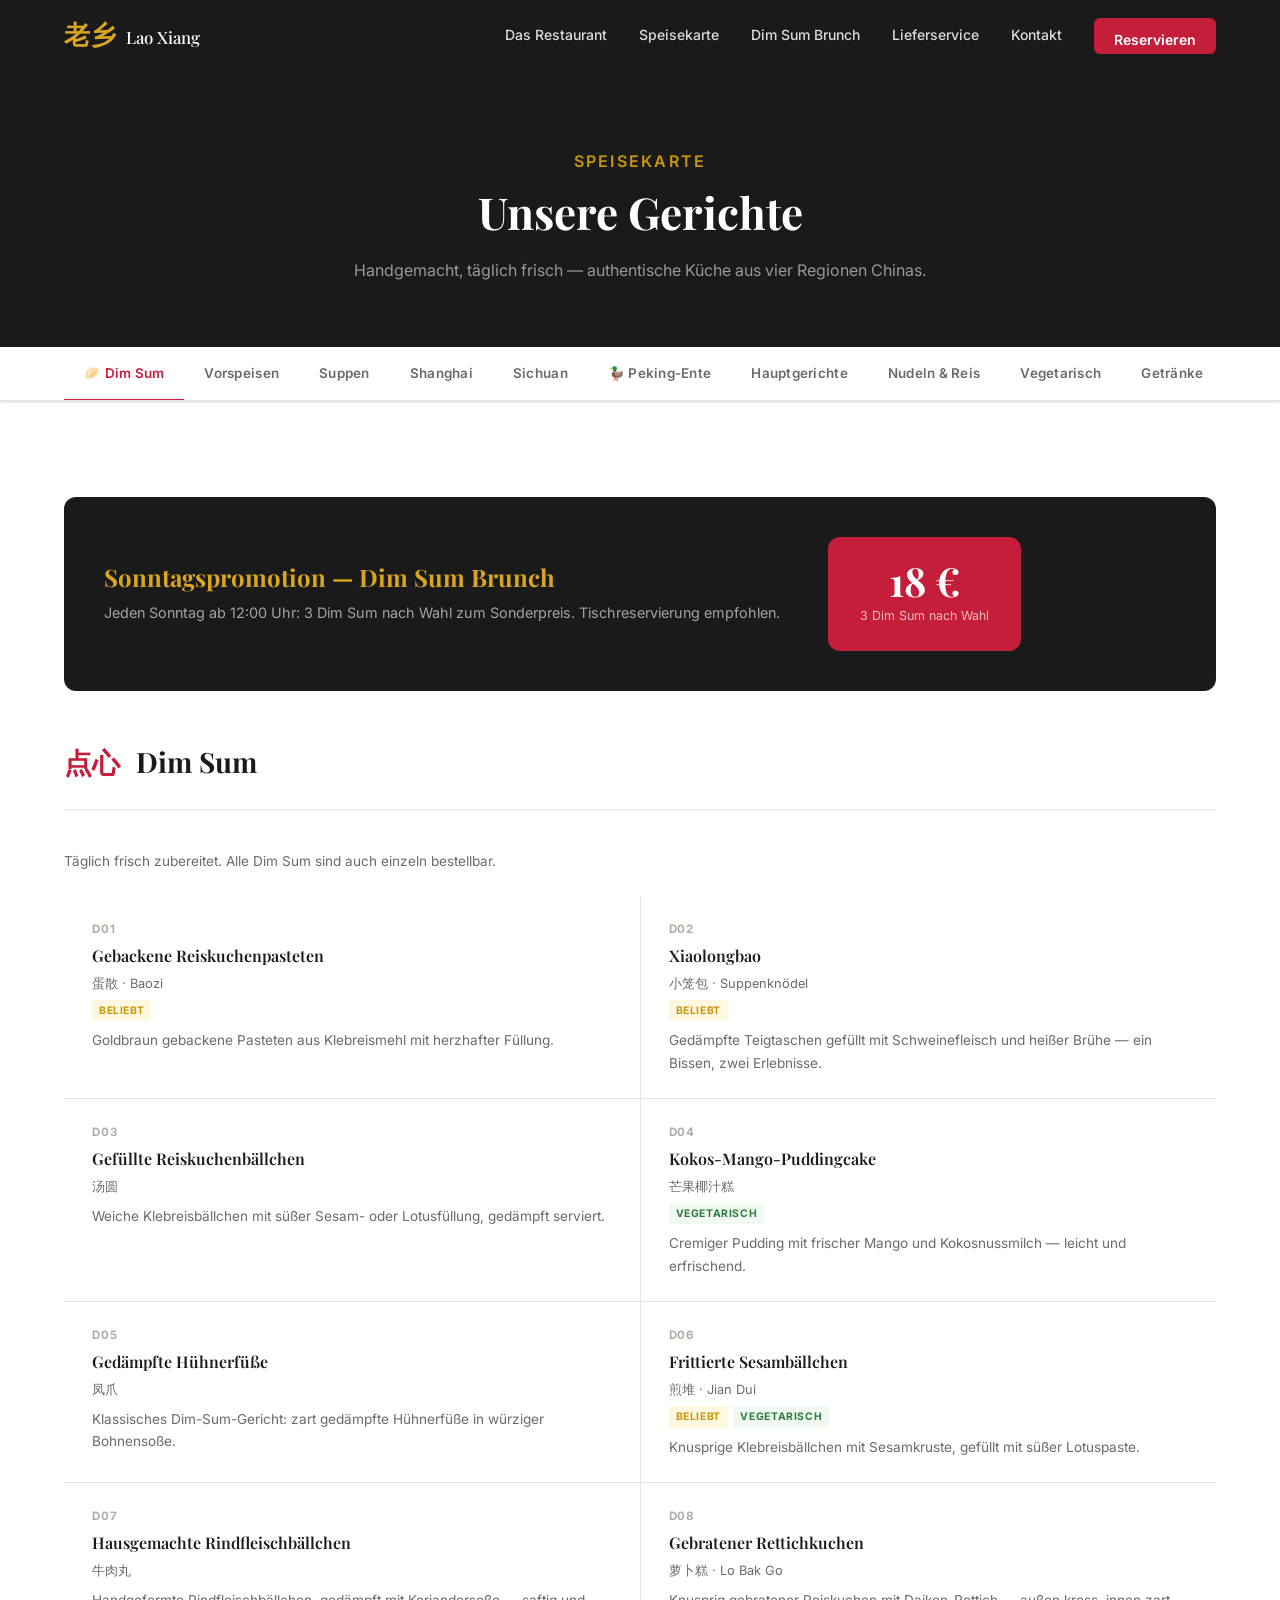
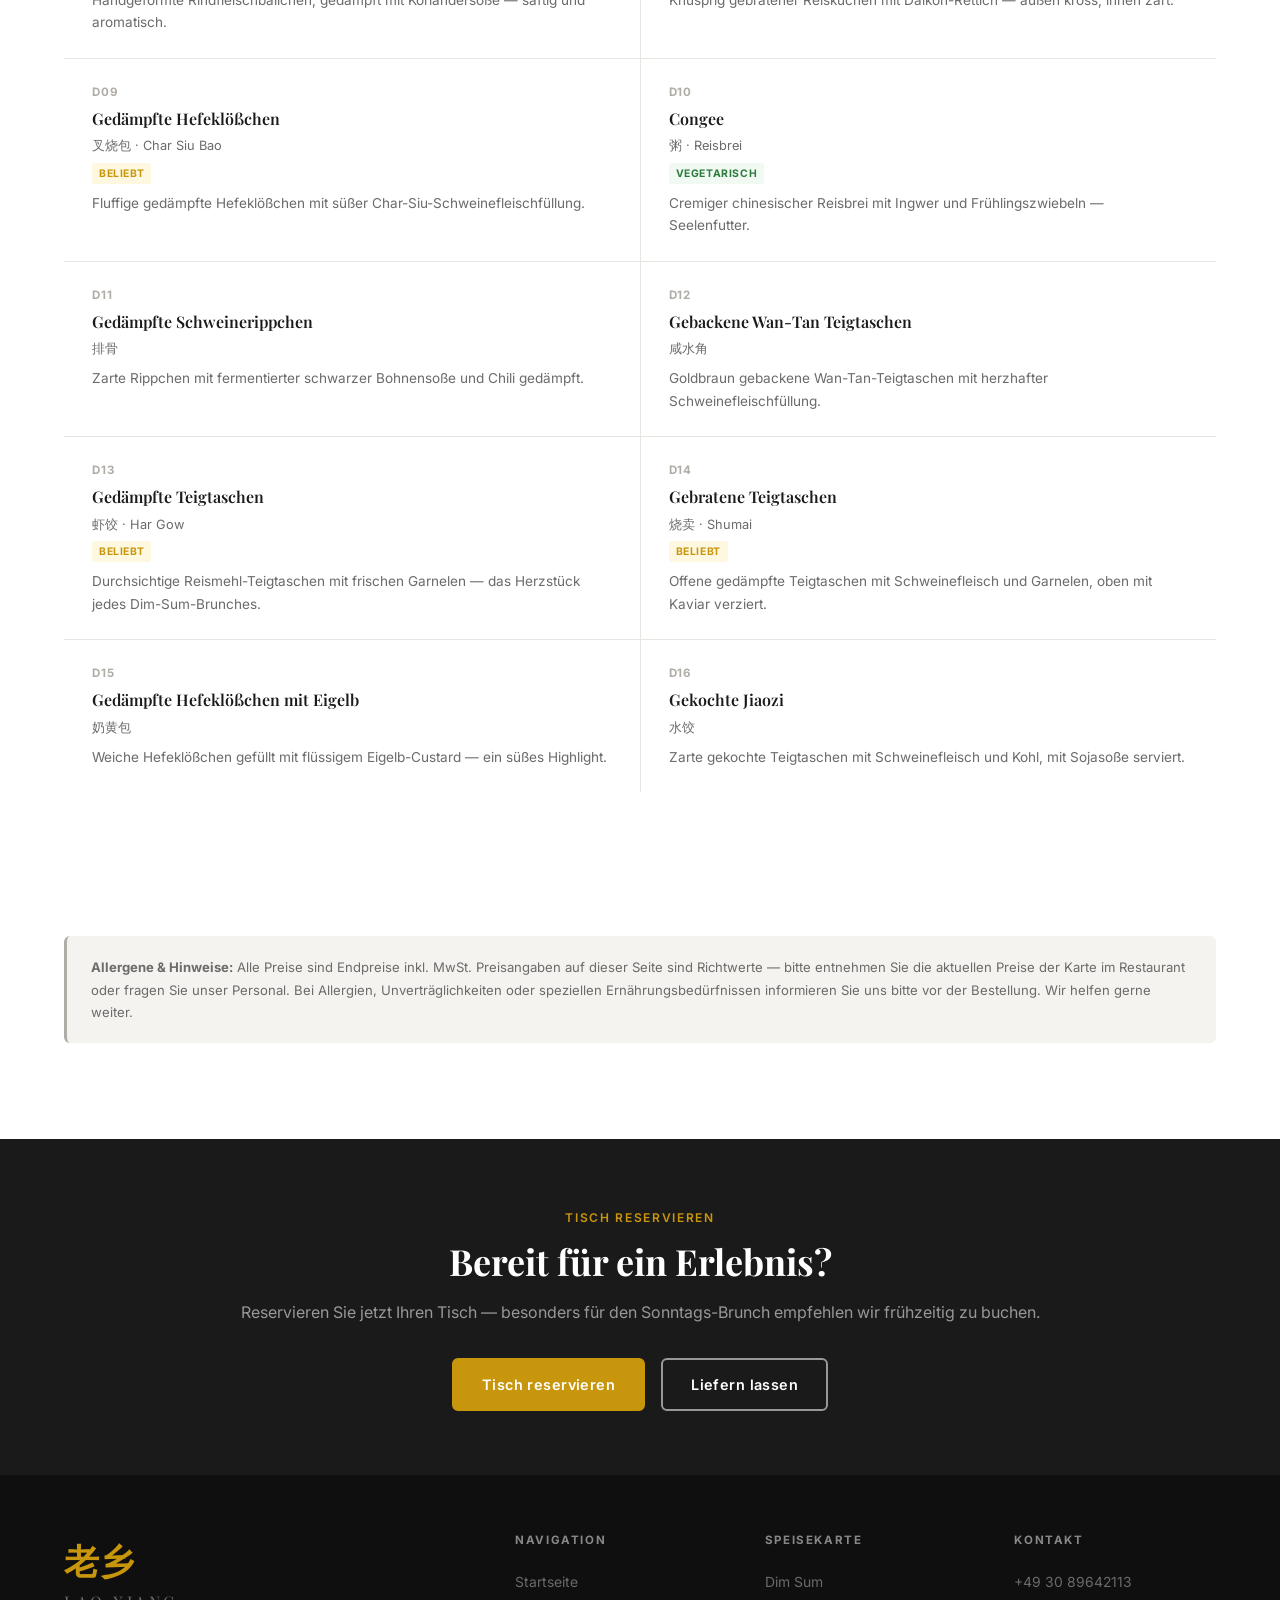
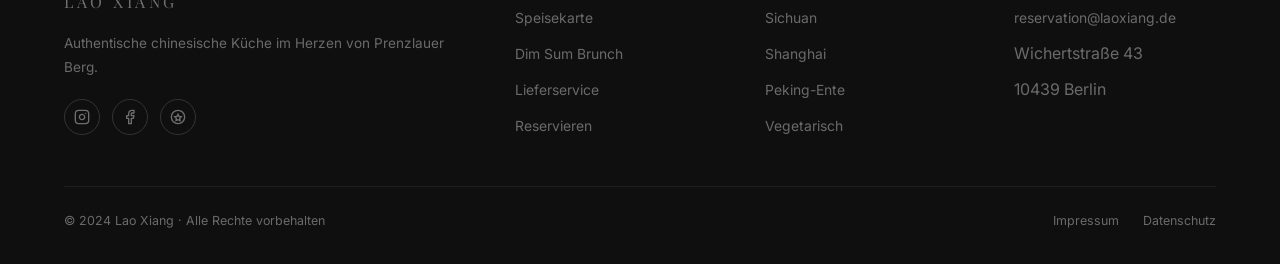
==== commit 445c4a3f: "Correct opening hours, add favicon, scroll-spy, page transitions, date picker polish - Opening hours" ====
--- a/speisekarte.html
+++ b/speisekarte.html
@@ -5,6 +5,7 @@
   <meta name="viewport" content="width=device-width, initial-scale=1.0">
   <meta name="description" content="Lao Xiang Speisekarte — Dim Sum, Sichuan, Shanghai, Peking-Ente und mehr. Authentische chinesische Küche in Berlin Prenzlauer Berg.">
   <title>Speisekarte — Lao Xiang 老乡 · Berlin</title>
+  <link rel="icon" href="data:image/svg+xml,<svg xmlns='http://www.w3.org/2000/svg' viewBox='0 0 100 100'><rect width='100' height='100' rx='18' fill='%23c41e3a'/><text y='.88em' font-size='72' text-anchor='middle' x='50' fill='%23c8960c' font-family='Georgia,serif'>老</text></svg>">
   <link rel="preconnect" href="https://fonts.googleapis.com">
   <link rel="preconnect" href="https://fonts.gstatic.com" crossorigin>
   <link href="https://fonts.googleapis.com/css2?family=Playfair+Display:ital,wght@0,400;0,500;0,700;1,400&family=Inter:wght@300;400;500;600;700&display=swap" rel="stylesheet">
@@ -943,10 +944,10 @@
           <div class="ft-brand-en">Lao Xiang</div>
           <p class="ft-tagline">Authentische chinesische Küche im Herzen von Prenzlauer Berg.</p>
           <div class="social-links">
-            <a href="#" class="social-link" aria-label="Instagram">
+            <a href="https://www.instagram.com/laoxiang_berlin/" target="_blank" rel="noopener noreferrer" class="social-link" aria-label="Instagram">
               <svg width="16" height="16" viewBox="0 0 24 24" fill="none" stroke="currentColor" stroke-width="2" stroke-linecap="round" stroke-linejoin="round"><rect x="2" y="2" width="20" height="20" rx="5" ry="5"/><path d="M16 11.37A4 4 0 1 1 12.63 8 4 4 0 0 1 16 11.37z"/><line x1="17.5" y1="6.5" x2="17.51" y2="6.5"/></svg>
             </a>
-            <a href="#" class="social-link" aria-label="Facebook">
+            <a href="https://www.facebook.com/profile.php?id=100082879165246" target="_blank" rel="noopener noreferrer" class="social-link" aria-label="Facebook">
               <svg width="16" height="16" viewBox="0 0 24 24" fill="none" stroke="currentColor" stroke-width="2" stroke-linecap="round" stroke-linejoin="round"><path d="M18 2h-3a5 5 0 0 0-5 5v3H7v4h3v8h4v-8h3l1-4h-4V7a1 1 0 0 1 1-1h3z"/></svg>
             </a>
             <a href="https://www.tripadvisor.com/Restaurant_Review-g187323-d8022618-Reviews-Lao_Xiang-Berlin.html" target="_blank" rel="noopener noreferrer" class="social-link" aria-label="TripAdvisor">
--- a/css/style.css
+++ b/css/style.css
@@ -240,8 +240,13 @@
 .nav-links a:hover { color: var(--red); }
 .nav-links a:hover::after { transform: scaleX(1); }
 
+.nav-links a.nav-active { color: var(--red); }
+.nav-links a.nav-active::after { transform: scaleX(1); }
+
 .nav.transparent .nav-links a { color: rgba(255,255,255,.85); }
 .nav.transparent .nav-links a:hover { color: #fff; }
+.nav.transparent .nav-links a.nav-active { color: #fff; }
+.nav.transparent .nav-links a.nav-active::after { background: rgba(255,255,255,.6); transform: scaleX(1); }
 
 .nav-cta {
   padding: 10px 20px;
@@ -789,6 +794,21 @@
 
 .form-group select { cursor: pointer; }
 .form-group textarea { resize: vertical; min-height: 90px; }
+
+.form-group input[type="date"] {
+  appearance: none;
+  -webkit-appearance: none;
+}
+
+.form-group input[type="date"]::-webkit-calendar-picker-indicator {
+  opacity: 0.5;
+  cursor: pointer;
+  filter: invert(0.4);
+}
+
+.form-group input[type="date"]::-webkit-calendar-picker-indicator:hover {
+  opacity: 0.8;
+}
 
 .form-submit { width: 100%; justify-content: center; font-size: 1rem; padding: 16px; }
 
@@ -1250,6 +1270,22 @@
   margin-top: 3rem;
   border-left: 3px solid var(--gray-d);
 }
+
+/* ============================================
+   PAGE TRANSITIONS
+   ============================================ */
+@keyframes page-in {
+  from { opacity: 0; transform: translateY(10px); }
+  to   { opacity: 1; transform: translateY(0); }
+}
+
+@keyframes page-out {
+  to { opacity: 0; transform: translateY(-8px); }
+}
+
+body { animation: page-in .35s ease both; }
+
+body.page-leaving { animation: page-out .25s ease forwards; }
 
 /* ============================================
    SCROLL ANIMATIONS
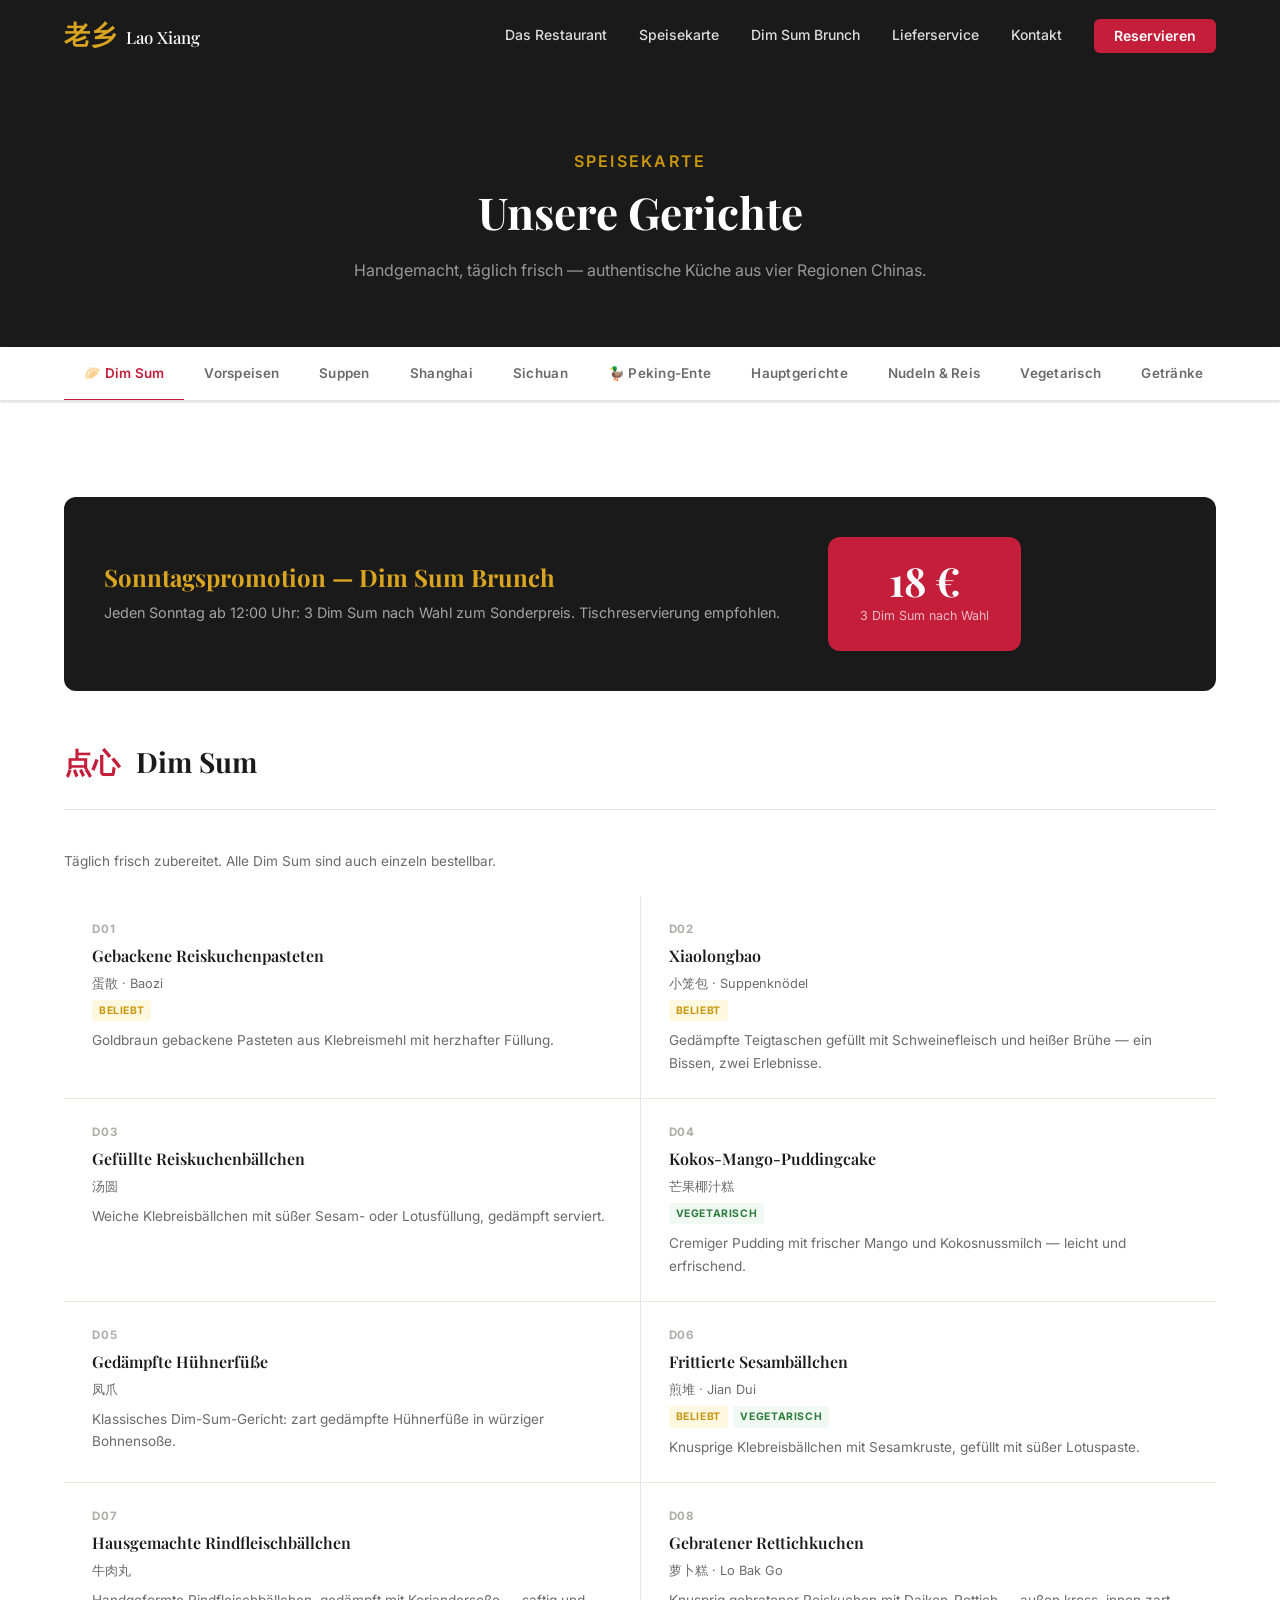
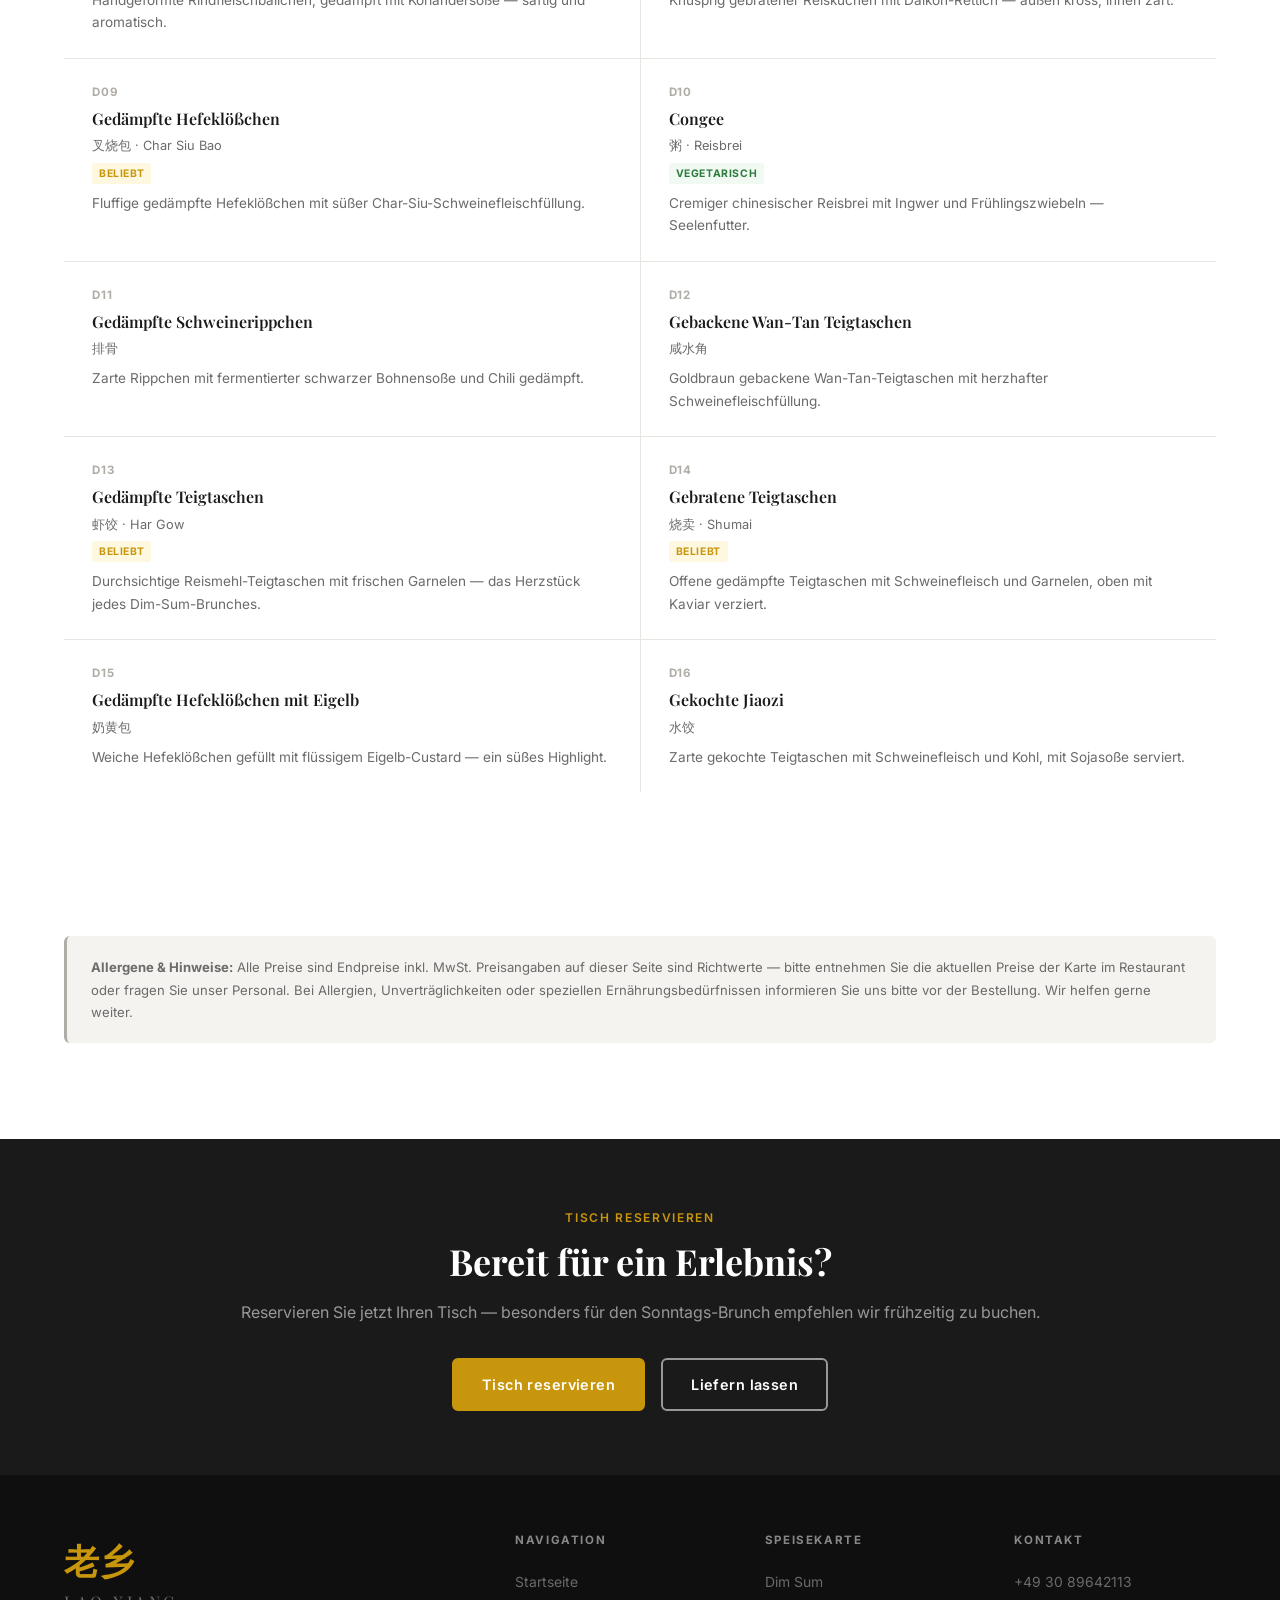
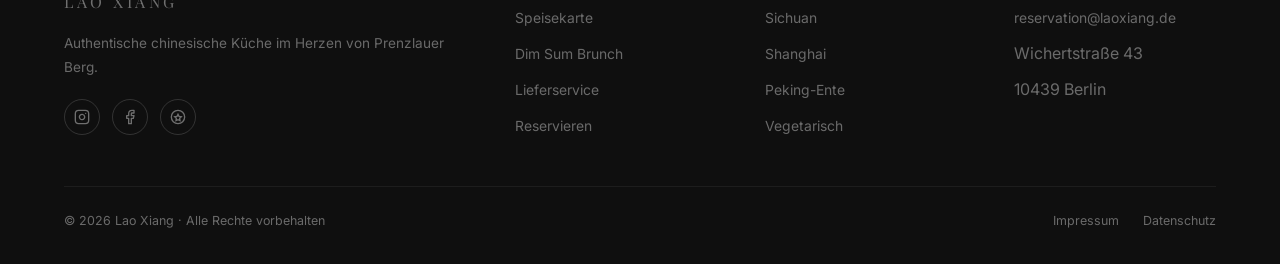
==== commit 0674b02f: "Content fixes, remove gallery, add Impressum & Datenschutz pages - "Jedes Wochenende" → "Jeden Sonnt" ====
--- a/speisekarte.html
+++ b/speisekarte.html
@@ -986,10 +986,10 @@
         </div>
       </div>
       <div class="footer-bottom">
-        <p>&copy; 2024 Lao Xiang &middot; Alle Rechte vorbehalten</p>
+        <p>&copy; 2026 Lao Xiang &middot; Alle Rechte vorbehalten</p>
         <div class="ft-bottom-links">
-          <a href="#">Impressum</a>
-          <a href="#">Datenschutz</a>
+          <a href="impressum.html">Impressum</a>
+          <a href="datenschutz.html">Datenschutz</a>
         </div>
       </div>
     </div>
--- a/css/style.css
+++ b/css/style.css
@@ -249,12 +249,15 @@
 .nav.transparent .nav-links a.nav-active::after { background: rgba(255,255,255,.6); transform: scaleX(1); }
 
 .nav-cta {
-  padding: 10px 20px;
+  padding: 10px 20px !important;
   background: var(--red);
   color: #fff !important;
   border-radius: var(--r);
   font-weight: 600 !important;
   transition: background var(--tr) !important;
+  line-height: 1 !important;
+  display: inline-flex !important;
+  align-items: center !important;
 }
 .nav-cta::after { display: none !important; }
 .nav-cta:hover { background: var(--red-dark) !important; color: #fff !important; }
@@ -1050,6 +1053,50 @@
 
 .ft-bottom-links { display: flex; gap: 1.5rem; }
 .ft-bottom-links a:hover { color: rgba(255,255,255,.75); }
+
+/* ============================================
+   LEGAL PAGES (Impressum / Datenschutz)
+   ============================================ */
+.legal-page {
+  padding: calc(var(--nav-h) + 64px) 0 96px;
+}
+
+.legal-wrap {
+  max-width: 720px;
+}
+
+.legal-block {
+  margin-top: 2.5rem;
+  padding-top: 2.5rem;
+  border-top: 1px solid var(--gray-m);
+}
+
+.legal-block:first-of-type {
+  margin-top: 2rem;
+  padding-top: 2rem;
+}
+
+.legal-block h2 {
+  font-family: var(--font-b);
+  font-size: .8rem;
+  font-weight: 700;
+  text-transform: uppercase;
+  letter-spacing: .1em;
+  color: var(--red);
+  margin-bottom: .9rem;
+}
+
+.legal-block p {
+  font-size: .95rem;
+  color: var(--text-muted);
+  line-height: 1.8;
+  margin-bottom: .75rem;
+}
+
+.legal-block p:last-child { margin-bottom: 0; }
+
+.legal-block a { color: var(--red); }
+.legal-block a:hover { text-decoration: underline; }
 
 /* ============================================
    SPEISEKARTE PAGE
